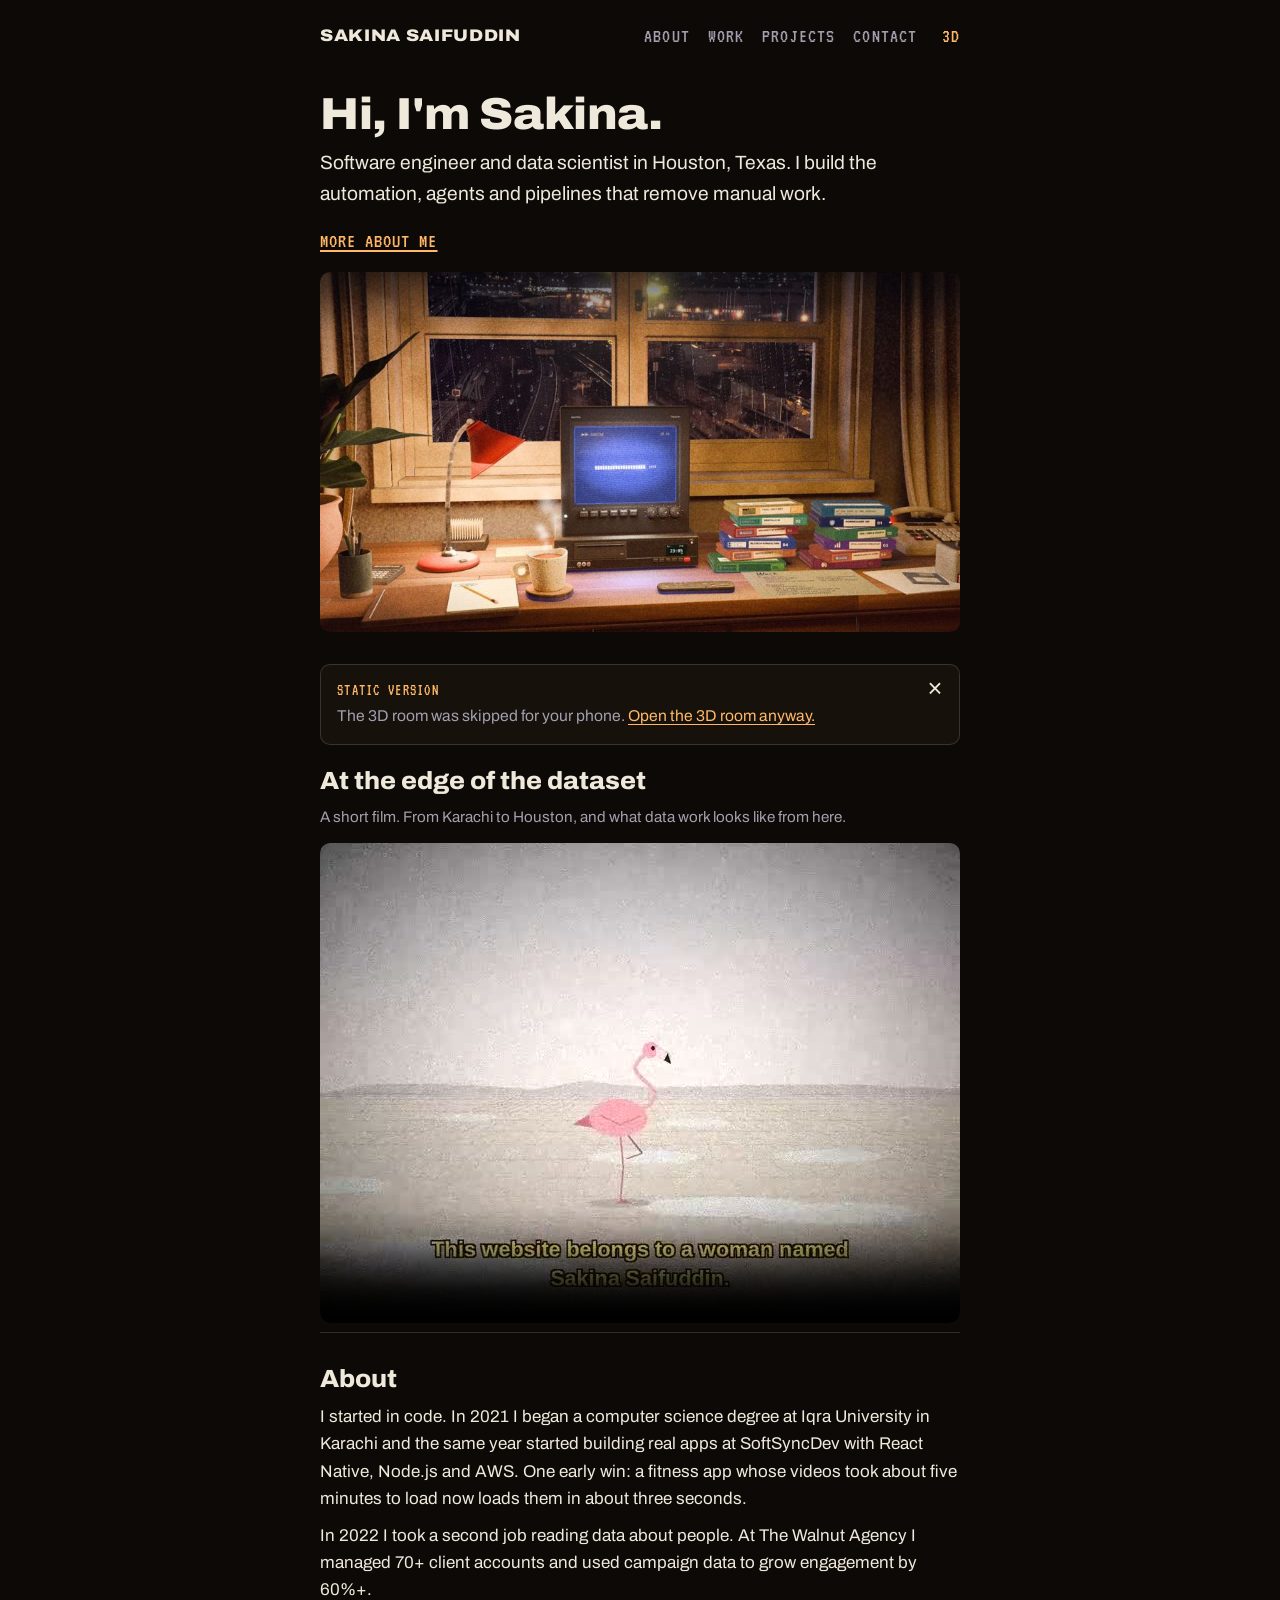
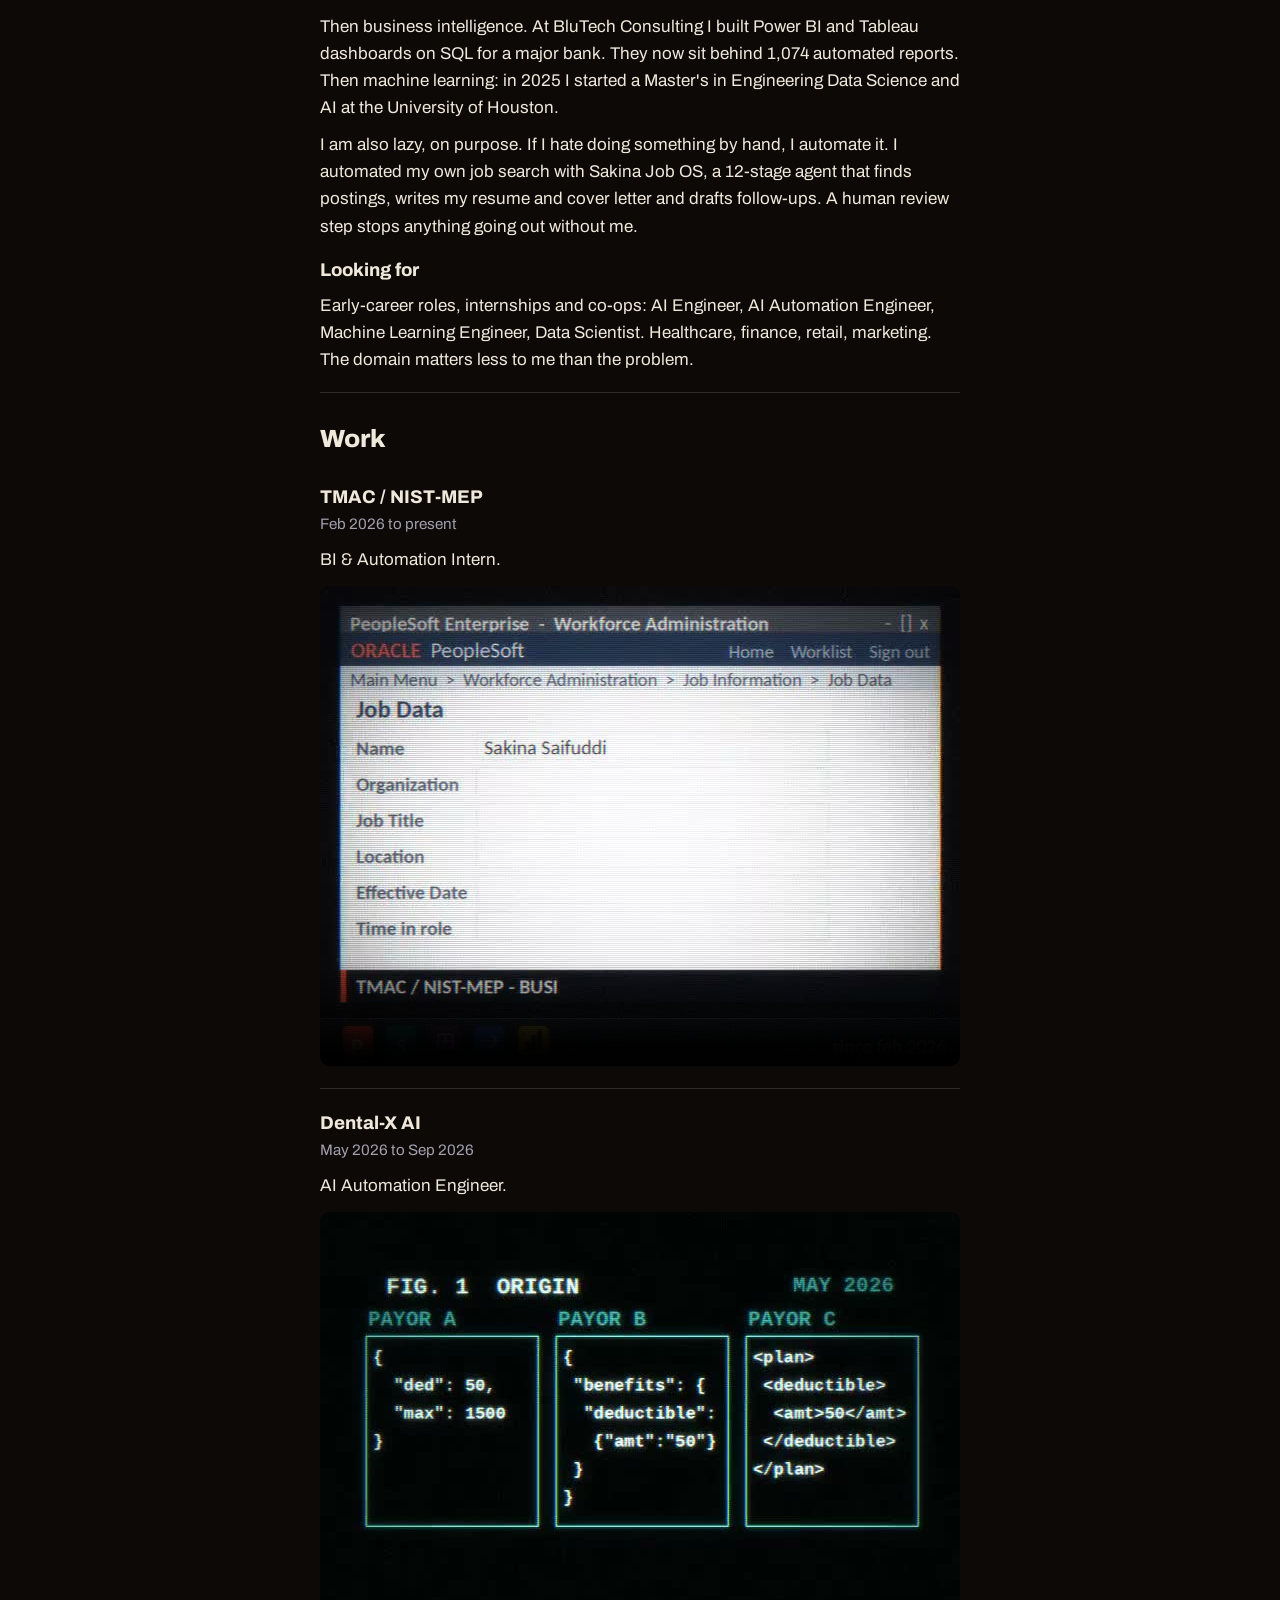
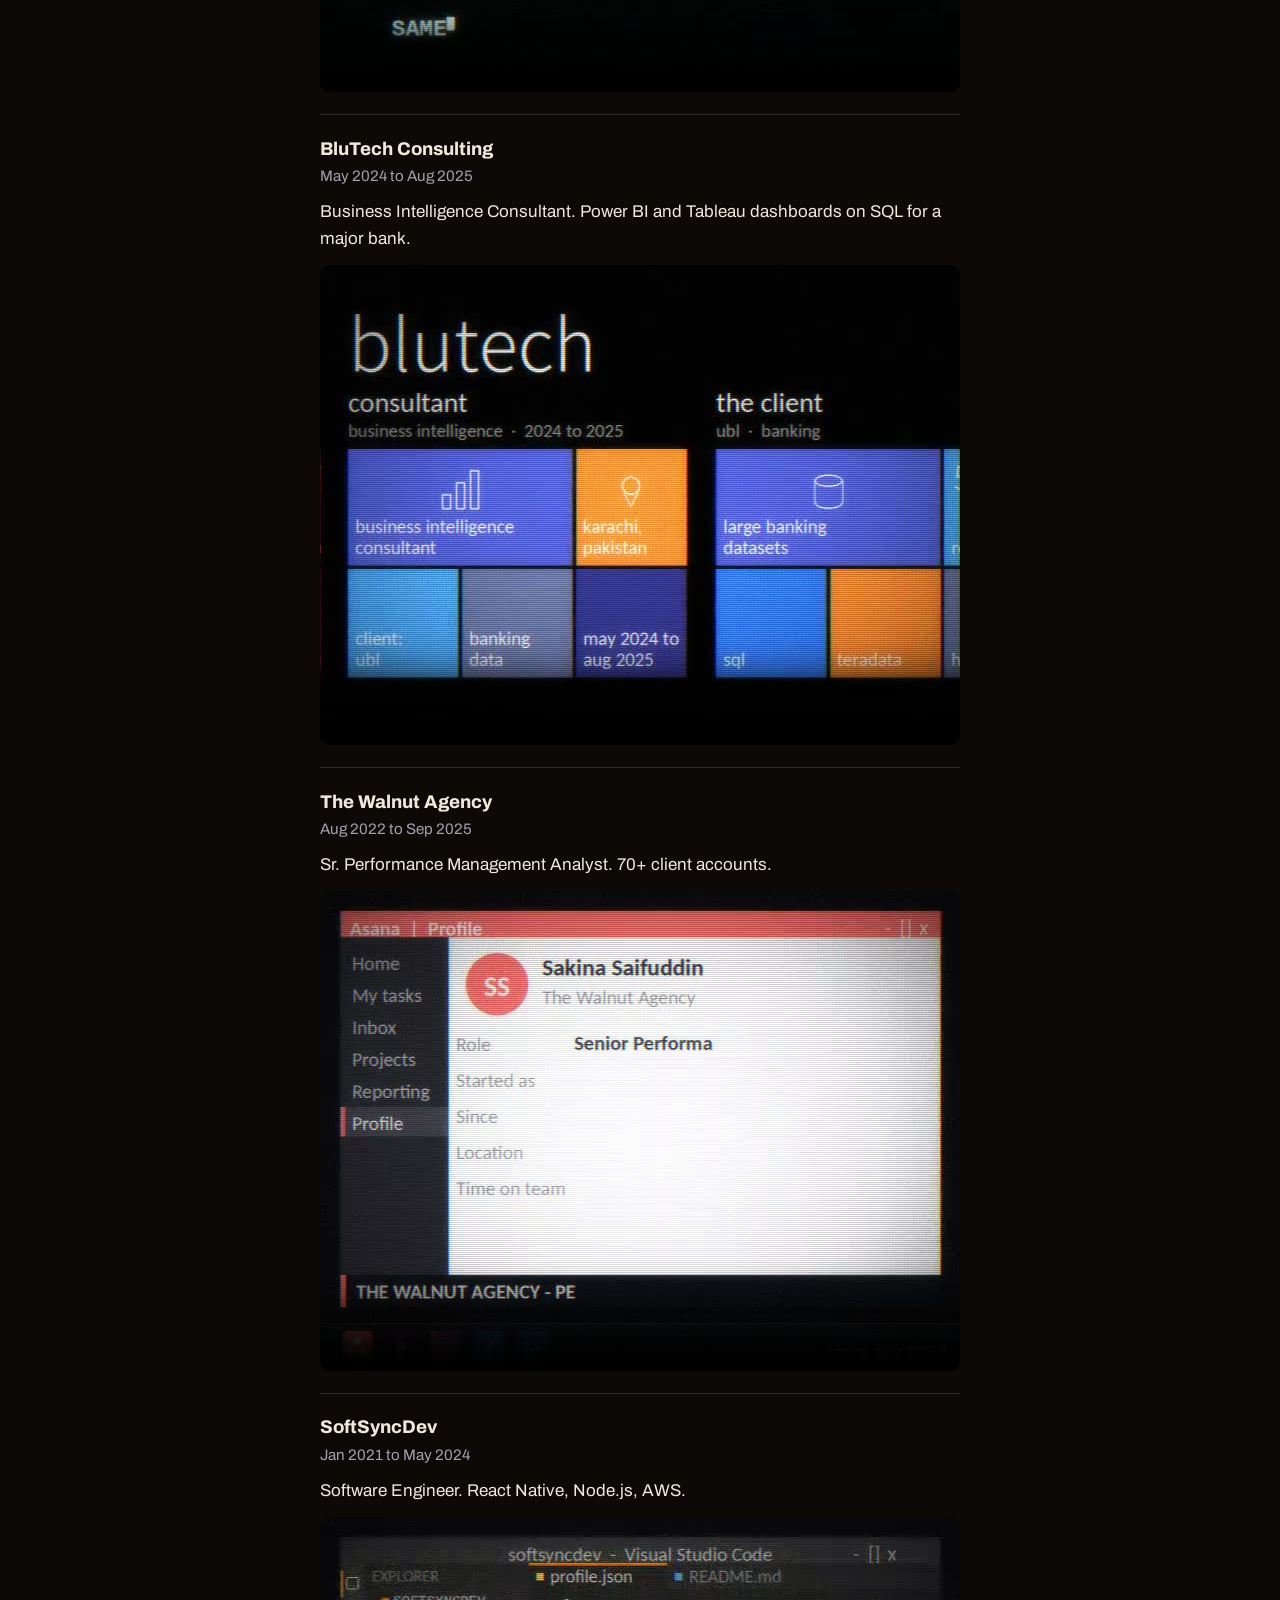
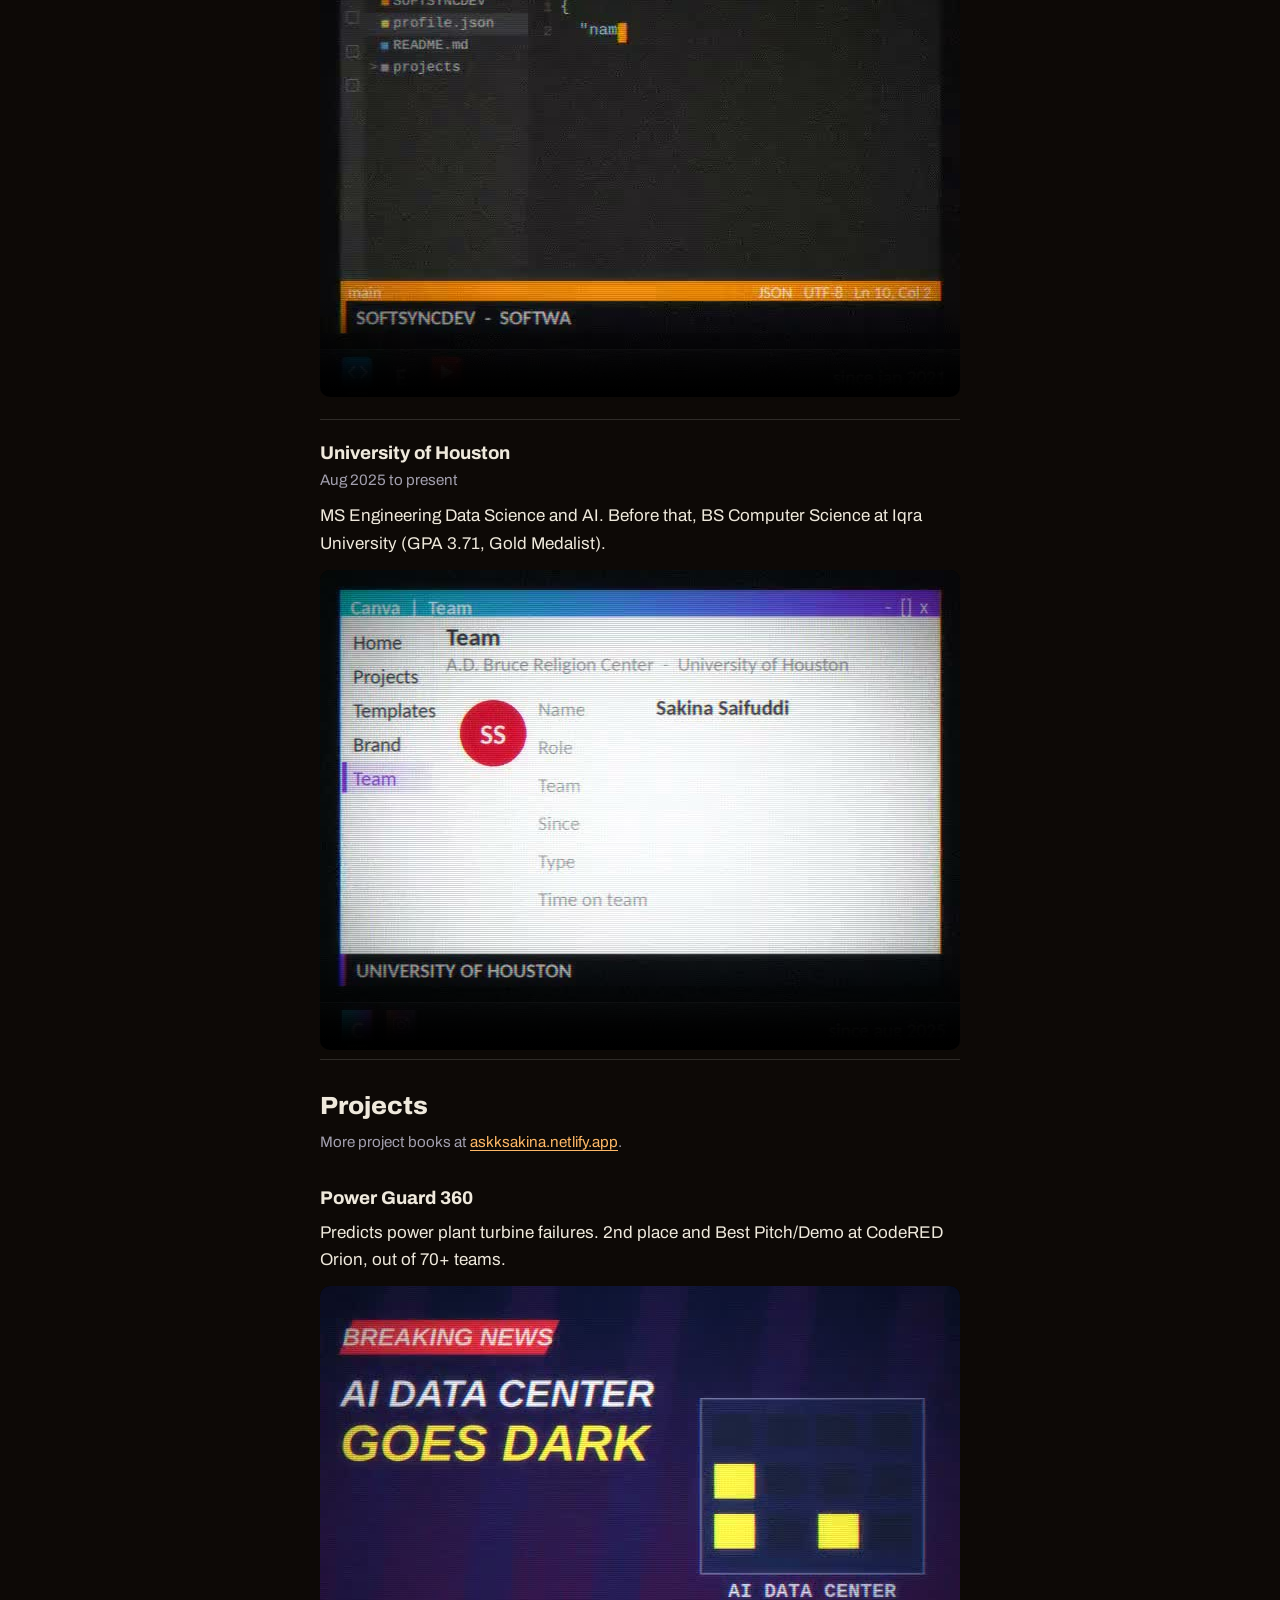
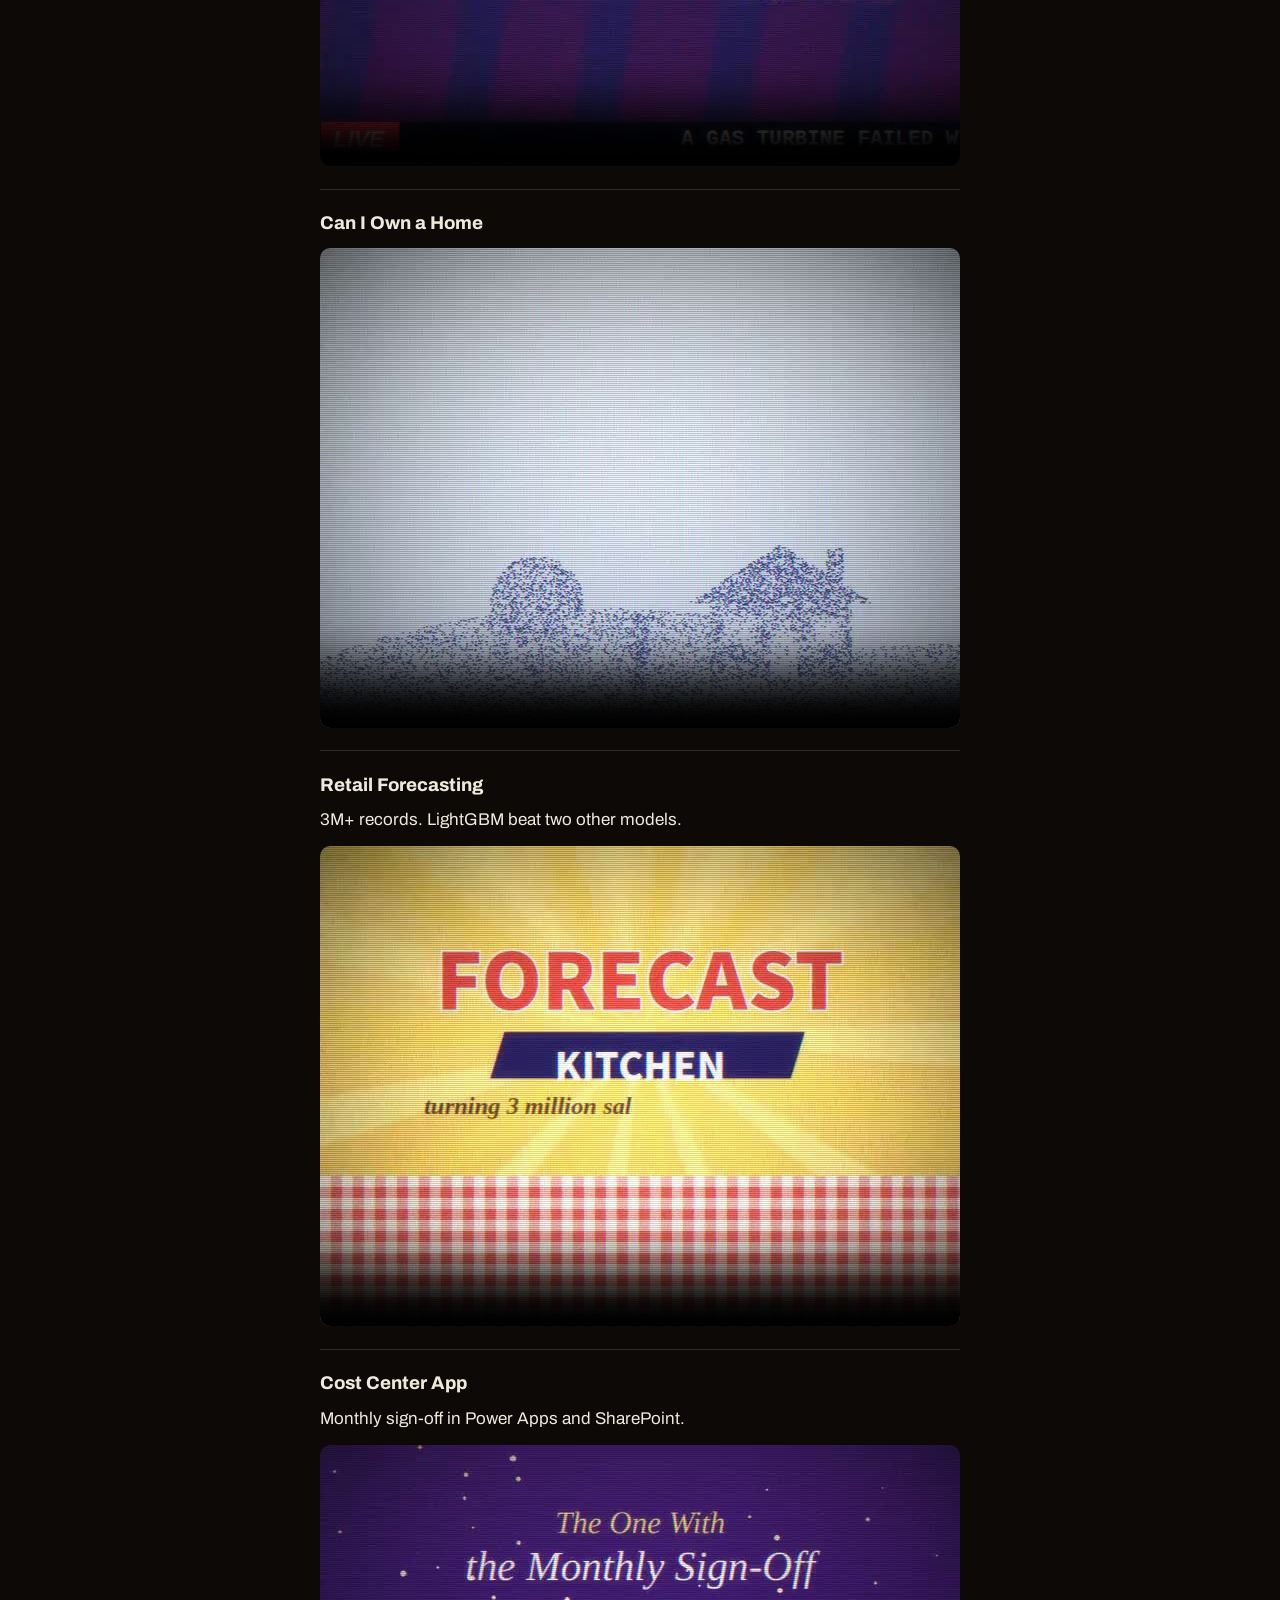
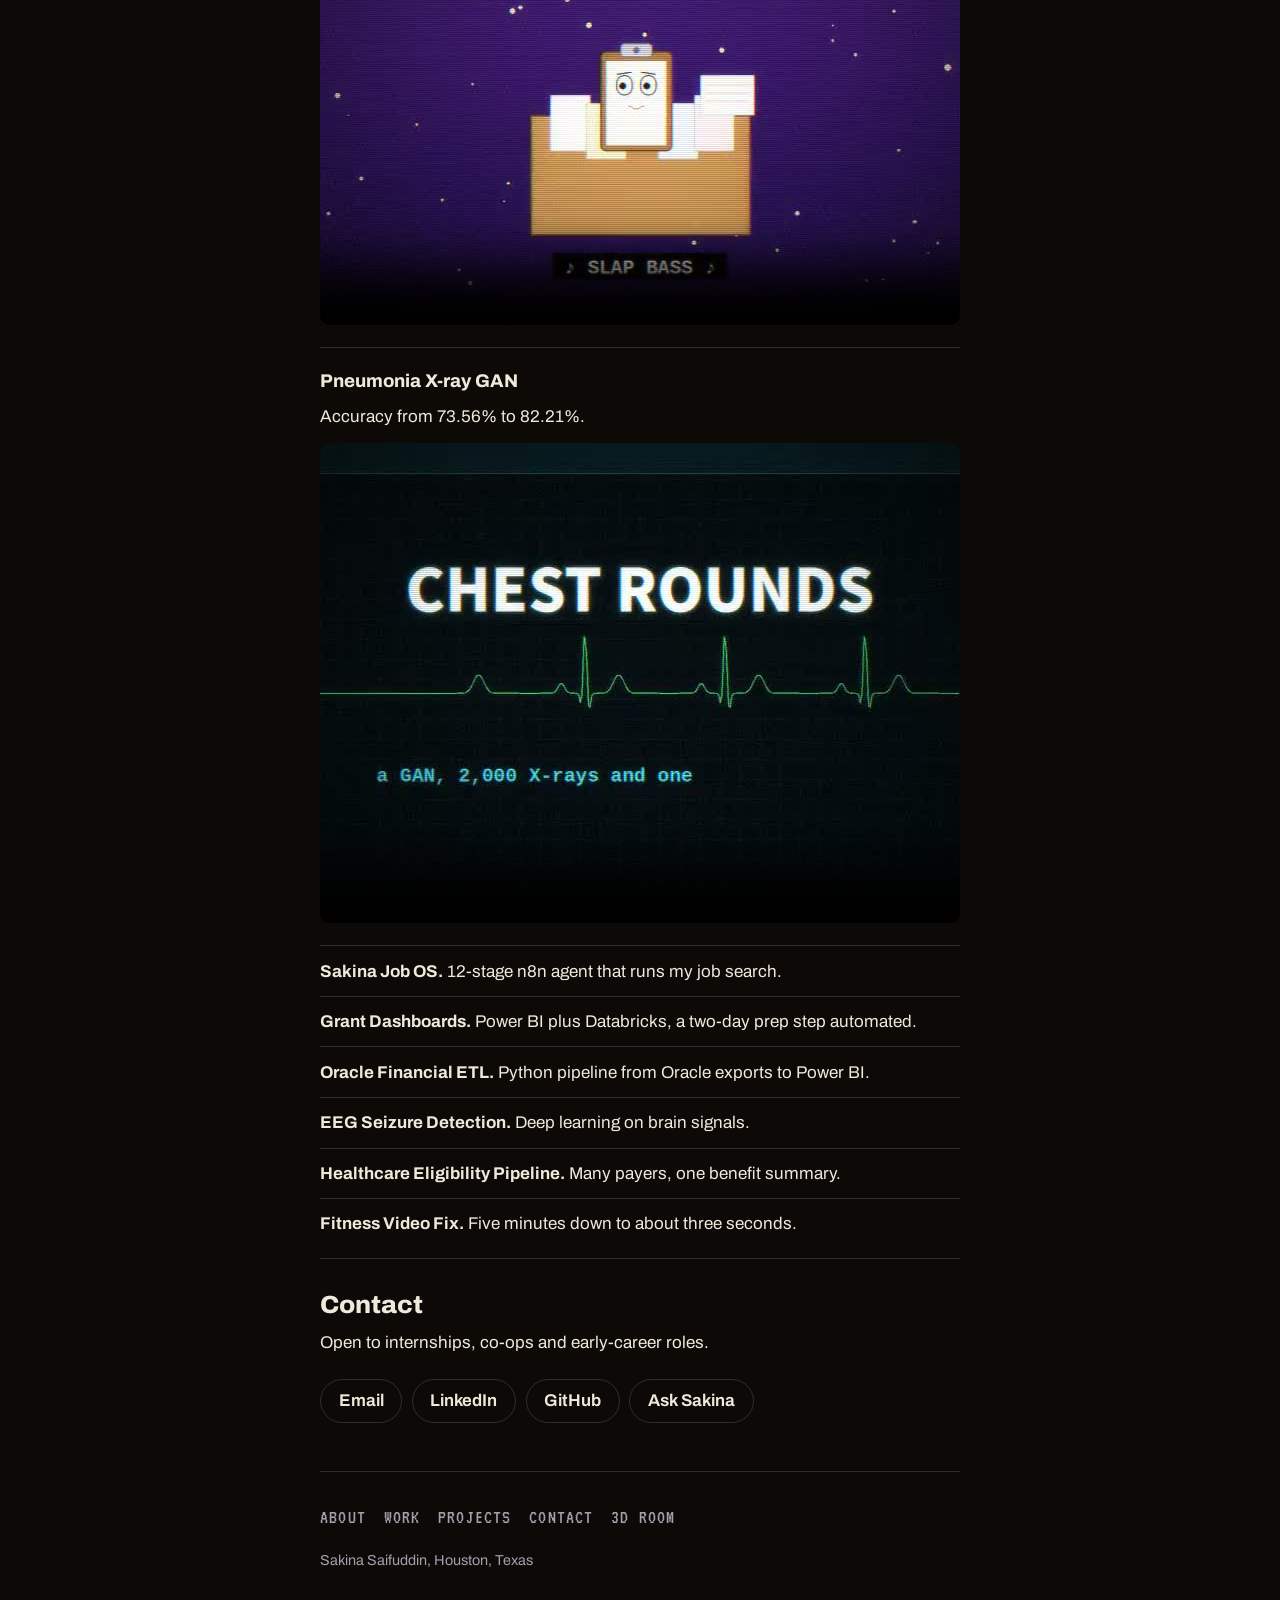
==== web/mobile.html @ 3cbb77da "Add LO-FI switch dialog and static phone version, sharpen and de-grain CRT video" ====
<!doctype html>
<html lang="en">
<head>
<meta charset="utf-8">
<meta name="viewport" content="width=device-width, initial-scale=1, viewport-fit=cover">
<title>Sakina Saifuddin | Data Scientist</title>
<meta name="description" content="Software engineer and data scientist in Houston, Texas. Work, projects and films.">
<meta name="theme-color" content="#0d0906">
<link rel="preconnect" href="https://fonts.googleapis.com">
<link rel="preconnect" href="https://fonts.gstatic.com" crossorigin>
<link href="https://fonts.googleapis.com/css2?family=Archivo:wdth,wght@62..125,400..900&family=VT323&display=swap" rel="stylesheet">
<link rel="preload" as="image" href="crt-still-m.jpg">
<link rel="stylesheet" href="mobile.css?v=1">
</head>
<body>
<header class="top">
  <a class="name" href="mobile.html">SAKINA SAIFUDDIN</a>
  <nav aria-label="Main">
    <a href="#about">About</a>
    <a href="#work">Work</a>
    <a href="#projects">Projects</a>
    <a href="#contact">Contact</a>
    <a class="hifi" href="index.html?3d=1" title="Open the 3D room">3D</a>
  </nav>
</header>

<main>
  <section class="hero">
    <h1>Hi, I'm Sakina.</h1>
    <p class="lede">Software engineer and data scientist in Houston, Texas. I build the automation, agents and pipelines that remove manual work.</p>
    <p><a class="more" href="#about">More about me</a></p>
    <img class="still" src="crt-still-m.jpg" width="900" height="506" alt="A desk at night with a small TV, a tape recorder, a row of video tapes, a red lamp and a plant by a rainy window.">
  </section>

  <aside class="notice" id="notice" role="note">
    <button type="button" class="x" id="notice-x" aria-label="Dismiss">&times;</button>
    <h2>Static version</h2>
    <p>The 3D room was skipped for your phone. <a href="index.html?3d=1">Open the 3D room anyway.</a></p>
  </aside>

  <section class="film-block">
    <h2>At the edge of the dataset</h2>
    <p class="meta">A short film. From Karachi to Houston, and what data work looks like from here.</p>
    <video controls playsinline preload="none" poster="videos/posters/intro.jpg" src="videos/intro.mp4" width="640" height="480"></video>
  </section>

  <section id="about">
    <h2>About</h2>
    <p>I started in code. In 2021 I began a computer science degree at Iqra University in Karachi and the same year started building real apps at SoftSyncDev with React Native, Node.js and AWS. One early win: a fitness app whose videos took about five minutes to load now loads them in about three seconds.</p>
    <p>In 2022 I took a second job reading data about people. At The Walnut Agency I managed 70+ client accounts and used campaign data to grow engagement by 60%+.</p>
    <p>Then business intelligence. At BluTech Consulting I built Power BI and Tableau dashboards on SQL for a major bank. They now sit behind 1,074 automated reports. Then machine learning: in 2025 I started a Master's in Engineering Data Science and AI at the University of Houston.</p>
    <p>I am also lazy, on purpose. If I hate doing something by hand, I automate it. I automated my own job search with Sakina Job OS, a 12-stage agent that finds postings, writes my resume and cover letter and drafts follow-ups. A human review step stops anything going out without me.</p>
    <h3>Looking for</h3>
    <p>Early-career roles, internships and co-ops: AI Engineer, AI Automation Engineer, Machine Learning Engineer, Data Scientist. Healthcare, finance, retail, marketing. The domain matters less to me than the problem.</p>
  </section>

  <section id="work">
    <h2>Work</h2>
    <article class="card">
      <h3>TMAC / NIST-MEP</h3>
      <p class="meta">Feb 2026 to present</p>
      <p>BI &amp; Automation Intern.</p>
      <video controls playsinline preload="none" poster="videos/posters/tmac.jpg" src="videos/tmac.mp4" width="640" height="480"></video>
    </article>
    <article class="card">
      <h3>Dental-X AI</h3>
      <p class="meta">May 2026 to Sep 2026</p>
      <p>AI Automation Engineer.</p>
      <video controls playsinline preload="none" poster="videos/posters/dentalx.jpg" src="videos/dentalx.mp4" width="640" height="480"></video>
    </article>
    <article class="card">
      <h3>BluTech Consulting</h3>
      <p class="meta">May 2024 to Aug 2025</p>
      <p>Business Intelligence Consultant. Power BI and Tableau dashboards on SQL for a major bank.</p>
      <video controls playsinline preload="none" poster="videos/posters/blutech.jpg" src="videos/blutech.mp4" width="640" height="480"></video>
    </article>
    <article class="card">
      <h3>The Walnut Agency</h3>
      <p class="meta">Aug 2022 to Sep 2025</p>
      <p>Sr. Performance Management Analyst. 70+ client accounts.</p>
      <video controls playsinline preload="none" poster="videos/posters/walnut.jpg" src="videos/walnut.mp4" width="640" height="480"></video>
    </article>
    <article class="card">
      <h3>SoftSyncDev</h3>
      <p class="meta">Jan 2021 to May 2024</p>
      <p>Software Engineer. React Native, Node.js, AWS.</p>
      <video controls playsinline preload="none" poster="videos/posters/softsync.jpg" src="videos/softsync.mp4" width="640" height="480"></video>
    </article>
    <article class="card">
      <h3>University of Houston</h3>
      <p class="meta">Aug 2025 to present</p>
      <p>MS Engineering Data Science and AI. Before that, BS Computer Science at Iqra University (GPA 3.71, Gold Medalist).</p>
      <video controls playsinline preload="none" poster="videos/posters/uh.jpg" src="videos/uh.mp4" width="640" height="480"></video>
    </article>
  </section>

  <section id="projects">
    <h2>Projects</h2>
    <p class="meta">More project books at <a href="https://askksakina.netlify.app">askksakina.netlify.app</a>.</p>
    <article class="card">
      <h3>Power Guard 360</h3>
      <p>Predicts power plant turbine failures. 2nd place and Best Pitch/Demo at CodeRED Orion, out of 70+ teams.</p>
      <video controls playsinline preload="none" poster="videos/posters/powerguard.jpg" src="videos/powerguard.mp4" width="640" height="480"></video>
    </article>
    <article class="card">
      <h3>Can I Own a Home</h3>
      <video controls playsinline preload="none" poster="videos/posters/cio.jpg" src="videos/cio.mp4" width="640" height="480"></video>
    </article>
    <article class="card">
      <h3>Retail Forecasting</h3>
      <p>3M+ records. LightGBM beat two other models.</p>
      <video controls playsinline preload="none" poster="videos/posters/forecast-kitchen.jpg" src="videos/forecast-kitchen.mp4" width="640" height="480"></video>
    </article>
    <article class="card">
      <h3>Cost Center App</h3>
      <p>Monthly sign-off in Power Apps and SharePoint.</p>
      <video controls playsinline preload="none" poster="videos/posters/cost-center.jpg" src="videos/cost-center.mp4" width="640" height="480"></video>
    </article>
    <article class="card">
      <h3>Pneumonia X-ray GAN</h3>
      <p>Accuracy from 73.56% to 82.21%.</p>
      <video controls playsinline preload="none" poster="videos/posters/gan.jpg" src="videos/gan.mp4" width="640" height="480"></video>
    </article>
    <ul class="plain">
      <li><strong>Sakina Job OS.</strong> 12-stage n8n agent that runs my job search.</li>
      <li><strong>Grant Dashboards.</strong> Power BI plus Databricks, a two-day prep step automated.</li>
      <li><strong>Oracle Financial ETL.</strong> Python pipeline from Oracle exports to Power BI.</li>
      <li><strong>EEG Seizure Detection.</strong> Deep learning on brain signals.</li>
      <li><strong>Healthcare Eligibility Pipeline.</strong> Many payers, one benefit summary.</li>
      <li><strong>Fitness Video Fix.</strong> Five minutes down to about three seconds.</li>
    </ul>
  </section>

  <section id="contact">
    <h2>Contact</h2>
    <p>Open to internships, co-ops and early-career roles.</p>
    <ul class="links">
      <li><a href="mailto:sakinasaifee006@gmail.com">Email</a></li>
      <li><a href="https://www.linkedin.com/in/sakinasaifuddin/" rel="noopener">LinkedIn</a></li>
      <li><a href="https://github.com/sakina-saifuddin" rel="noopener">GitHub</a></li>
      <li><a href="https://askksakina.netlify.app" rel="noopener">Ask Sakina</a></li>
    </ul>
  </section>
</main>

<footer>
  <nav aria-label="Footer">
    <a href="#about">About</a>
    <a href="#work">Work</a>
    <a href="#projects">Projects</a>
    <a href="#contact">Contact</a>
    <a href="index.html?3d=1" title="Open the 3D room">3D room</a>
  </nav>
  <p>Sakina Saifuddin, Houston, Texas</p>
</footer>
<script src="mobile.js?v=1"></script>
</body>
</html>
---- web/mobile.css ----
:root{--bg:#0d0906;--ink:#efe9dc;--muted:#a29fae;--accent:#ffb867;--line:rgba(255,255,255,.14);--card:#17110c;--display:"Archivo","Arial Narrow",system-ui,sans-serif;--mono:"VT323",ui-monospace,"Courier New",monospace}
*{box-sizing:border-box}
html{-webkit-text-size-adjust:100%;scroll-behavior:smooth;scroll-padding-top:4.5rem}
body{margin:0;background:var(--bg);color:var(--ink);font:400 1.0625rem/1.6 var(--display);overflow-x:hidden;padding:0 max(18px,env(safe-area-inset-right)) 0 max(18px,env(safe-area-inset-left))}
a{color:var(--accent);text-underline-offset:3px}
.top,main,footer{max-width:640px;margin:0 auto}
.top{display:flex;flex-direction:column;gap:.35rem;padding:calc(14px + env(safe-area-inset-top)) 0 10px}
.name{color:var(--ink);text-decoration:none;font-weight:850;font-stretch:112%;letter-spacing:.04em;font-size:1.05rem}
.top nav,footer nav{display:flex;flex-wrap:wrap;gap:0 1.1rem;font-family:var(--mono);font-size:1.25rem;letter-spacing:.06em;text-transform:uppercase}
.top nav a,footer nav a{color:var(--muted);text-decoration:none;padding:.4rem 0;min-height:44px;display:inline-flex;align-items:center}
.top nav a:hover,footer nav a:hover,.top nav a:focus-visible{color:var(--ink)}
.top nav .hifi{color:var(--accent);margin-left:auto}
h1{font-weight:850;font-stretch:108%;font-size:clamp(2.1rem,9vw,2.8rem);line-height:1.05;margin:1.4rem 0 .6rem;letter-spacing:-.01em}
h2{font-weight:800;font-stretch:104%;font-size:1.55rem;margin:0 0 .6rem;line-height:1.15}
h3{font-weight:750;font-size:1.15rem;margin:1.2rem 0 .2rem;line-height:1.25}
p{margin:.6rem 0}
.lede{font-size:1.2rem;color:var(--ink)}
.more{display:inline-flex;min-height:44px;align-items:center;font-family:var(--mono);font-size:1.3rem;letter-spacing:.05em;text-transform:uppercase}
.still{display:block;width:100%;height:auto;border-radius:10px;margin:.6rem 0 0;background:#1a120b}
.notice{position:relative;margin:1.4rem 0;padding:1rem 3rem 1rem 1rem;border:1px solid var(--line);border-radius:10px;background:var(--card)}
.notice h2{font-size:1rem;font-family:var(--mono);font-weight:400;letter-spacing:.08em;text-transform:uppercase;color:var(--accent);margin:0 0 .2rem}
.notice p{margin:0;font-size:.98rem;color:var(--muted)}
.notice .x{position:absolute;top:2px;right:2px;width:44px;height:44px;border:0;background:none;color:var(--ink);font-size:1.6rem;line-height:1;cursor:pointer}
.notice[hidden]{display:none}
section{padding:2rem 0 .6rem;border-top:1px solid var(--line)}
.hero{border-top:0;padding-top:0}
.film-block{border-top:0;padding-top:0}
.meta{color:var(--muted);font-size:.95rem;margin:.1rem 0 .4rem}
.card{margin:1.4rem 0 0;padding-top:.2rem}
.card+.card{border-top:1px solid var(--line);padding-top:1rem}
.card h3{margin-top:.4rem}
video{display:block;width:100%;height:auto;aspect-ratio:4/3;margin:.8rem 0 0;border-radius:10px;background:#000}
.plain,.links{list-style:none;padding:0;margin:1.4rem 0 0}
.plain li{padding:.7rem 0;border-top:1px solid var(--line)}
.links{display:flex;flex-wrap:wrap;gap:.6rem}
.links a{display:inline-flex;align-items:center;min-height:44px;padding:0 1.1rem;border:1px solid var(--line);border-radius:999px;text-decoration:none;color:var(--ink);font-weight:650}
.links a:active,.links a:hover{border-color:var(--accent);color:var(--accent)}
footer{margin-top:2.4rem;padding:1.4rem 0 calc(2rem + env(safe-area-inset-bottom));border-top:1px solid var(--line);color:var(--muted);font-size:.9rem}
a:focus-visible,button:focus-visible,video:focus-visible{outline:2px solid var(--accent);outline-offset:3px}
@media (min-width:480px){.top{flex-direction:row;align-items:center;justify-content:space-between}.top nav .hifi{margin-left:.4rem}}
@media (prefers-reduced-motion:reduce){html{scroll-behavior:auto}}
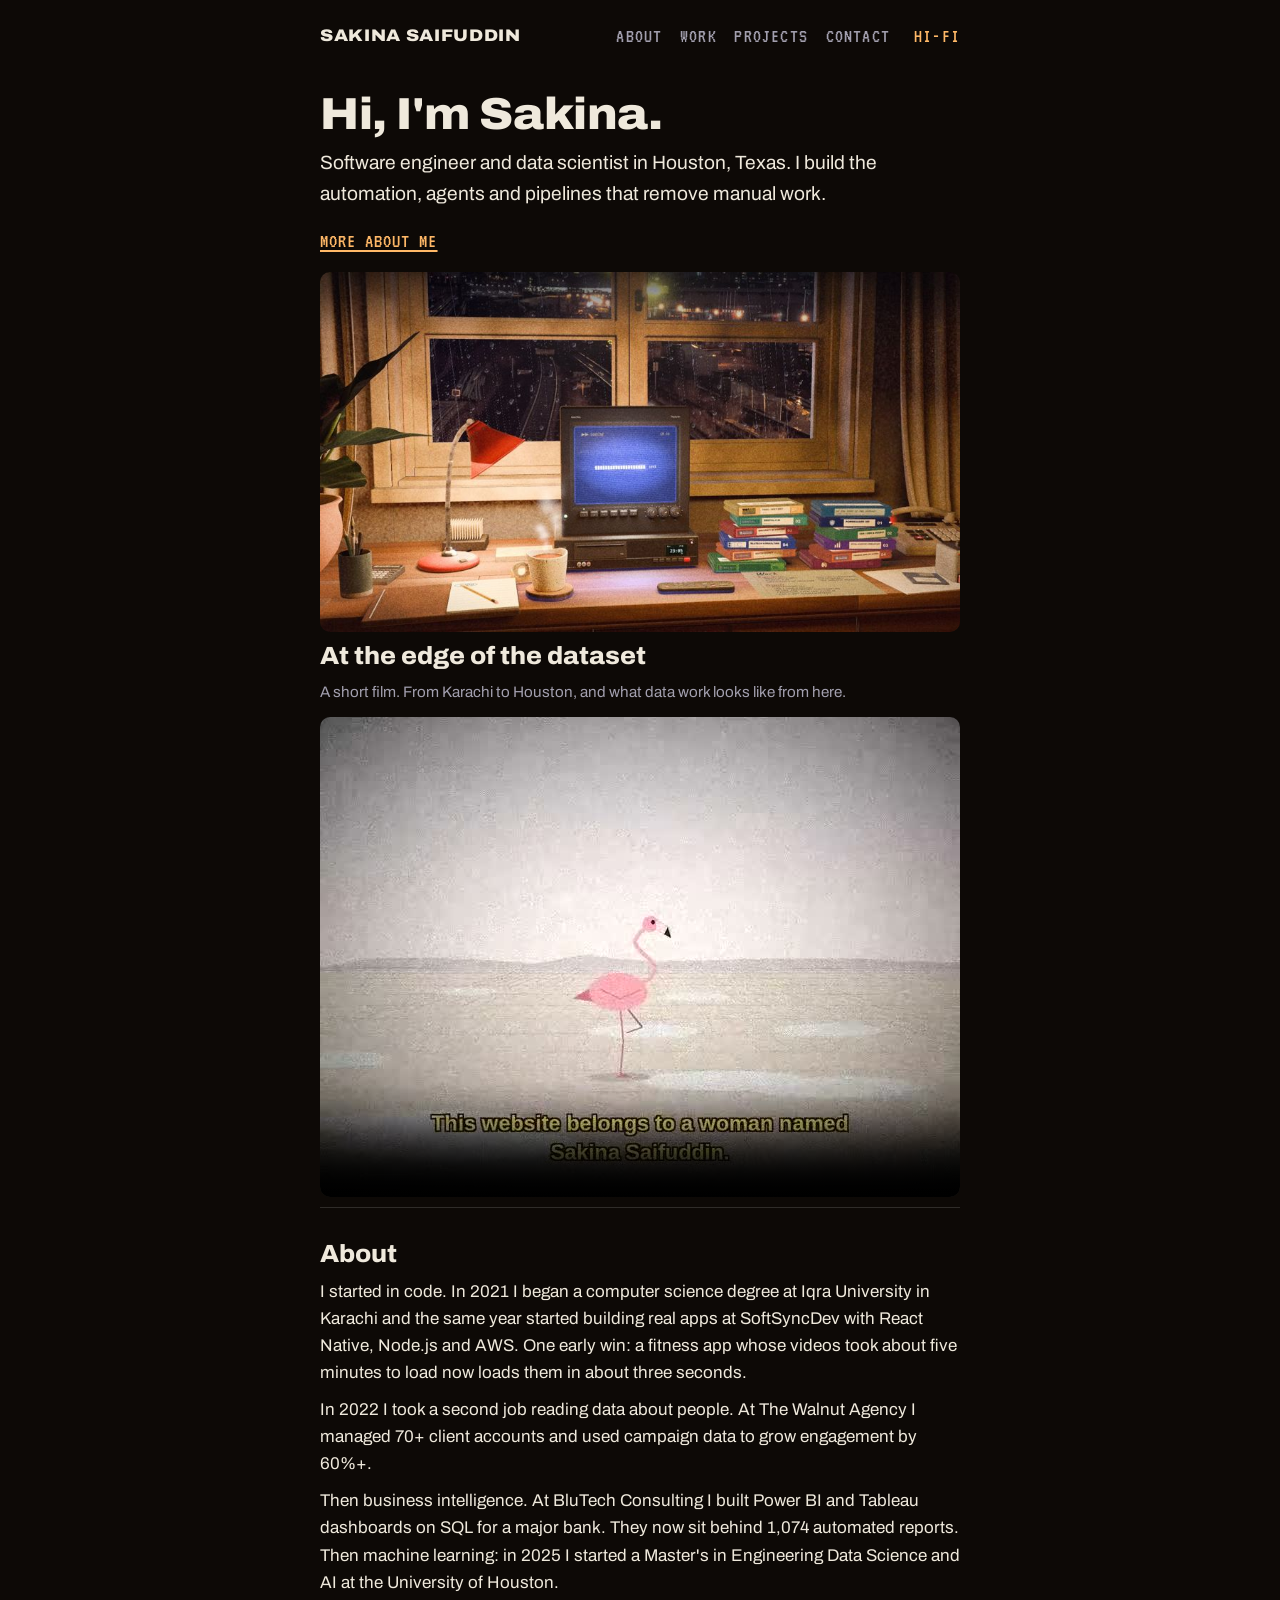
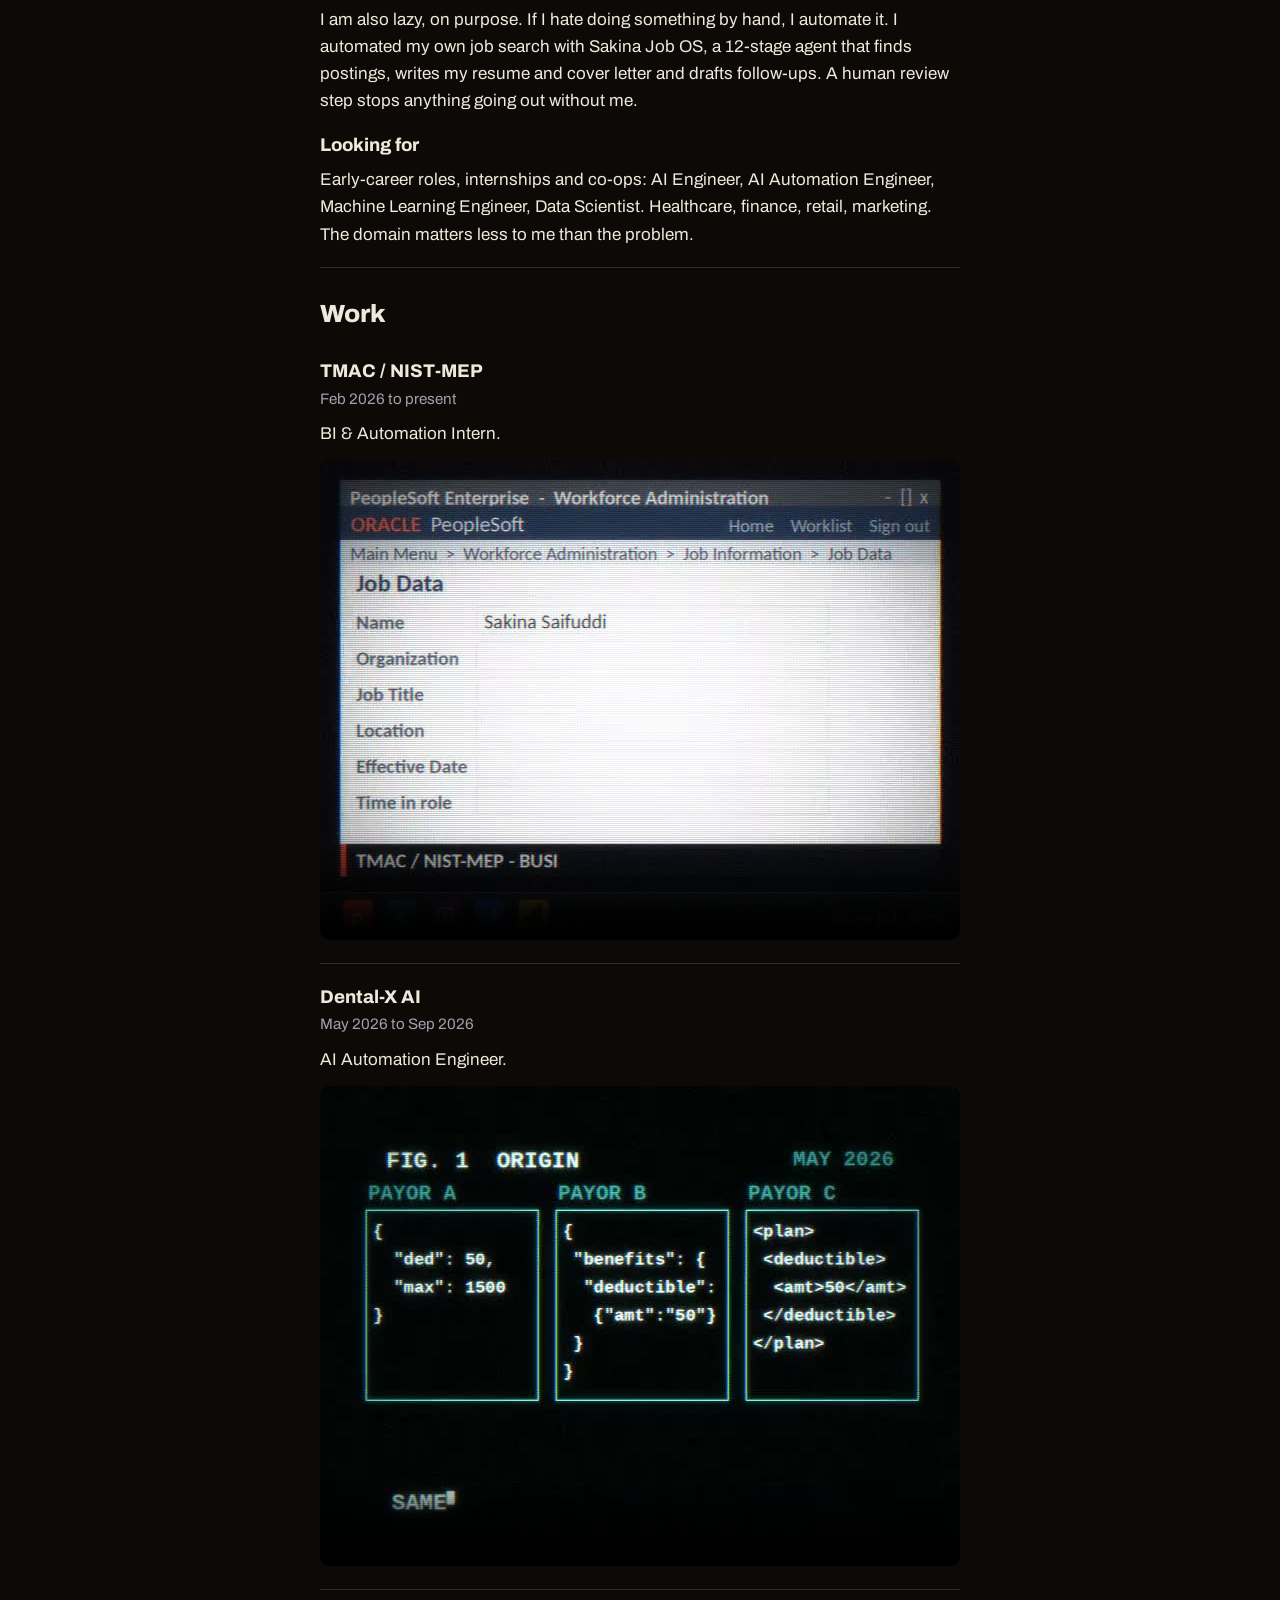
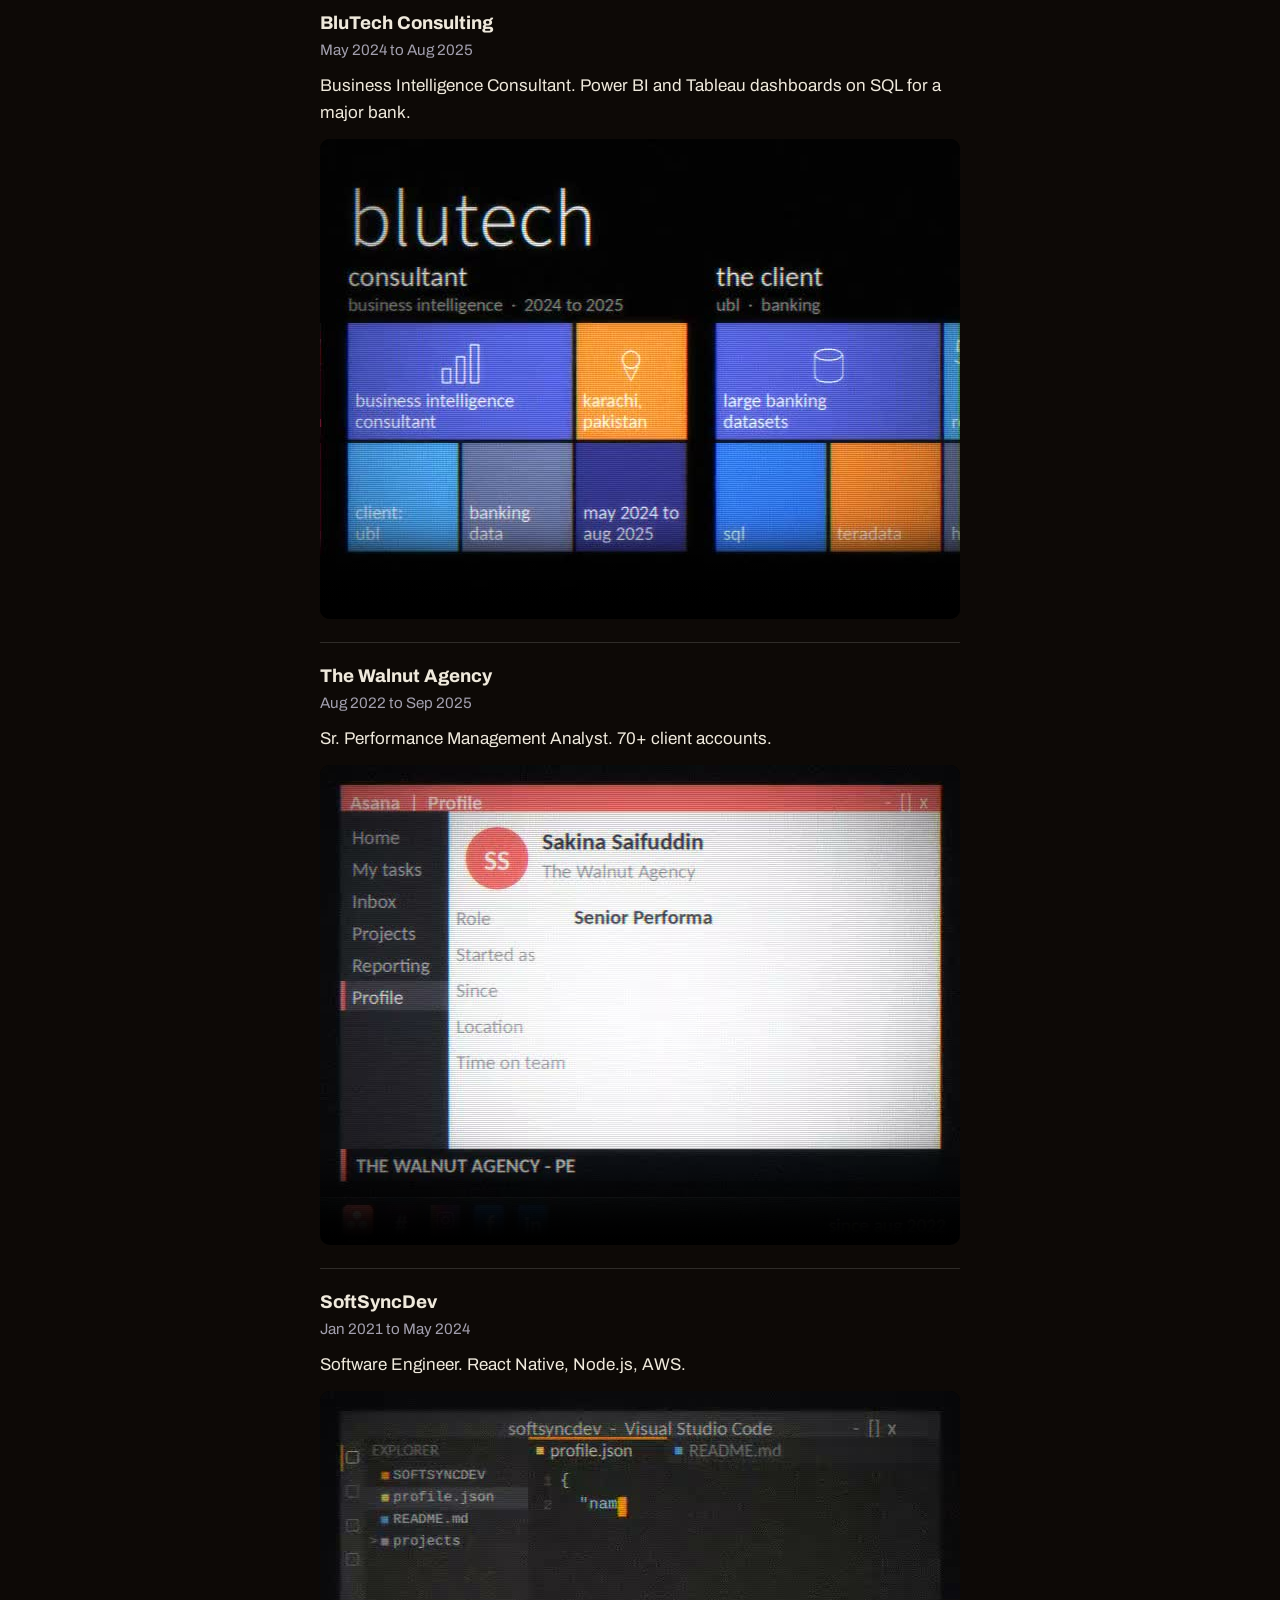
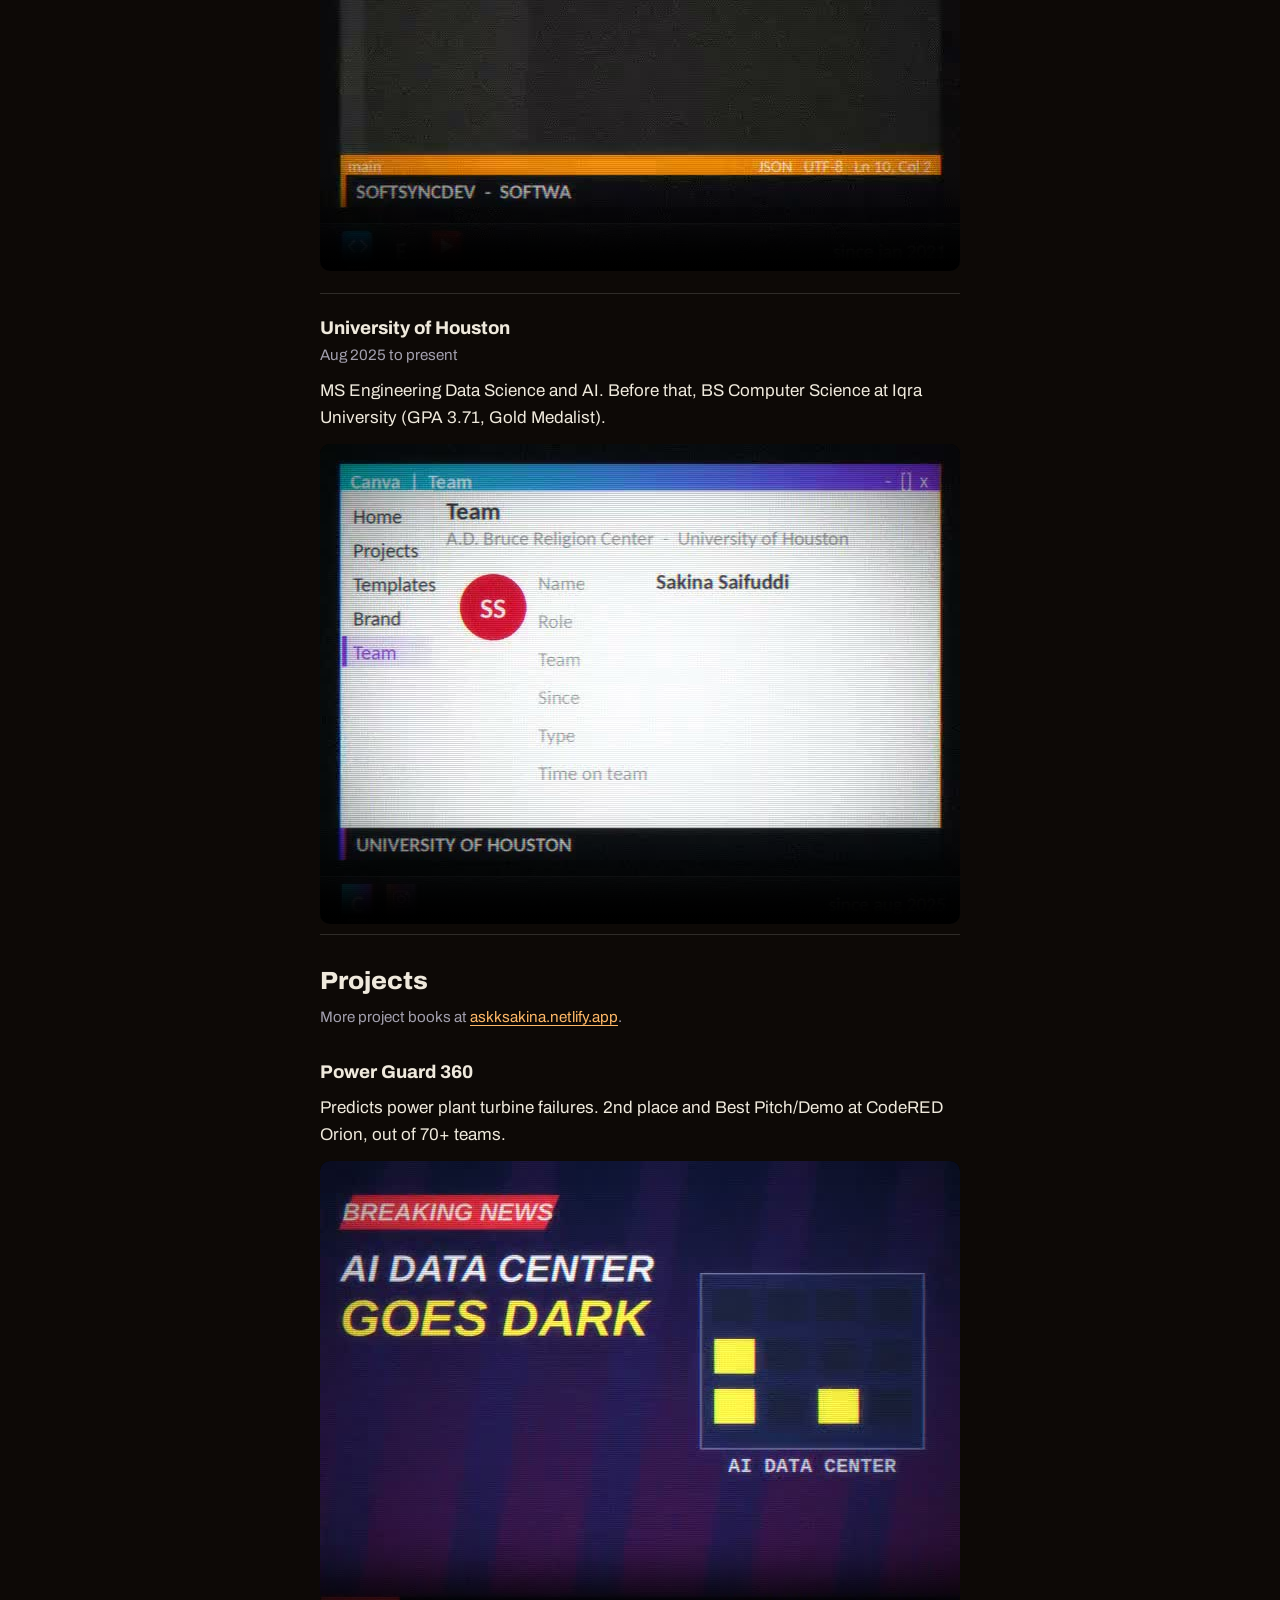
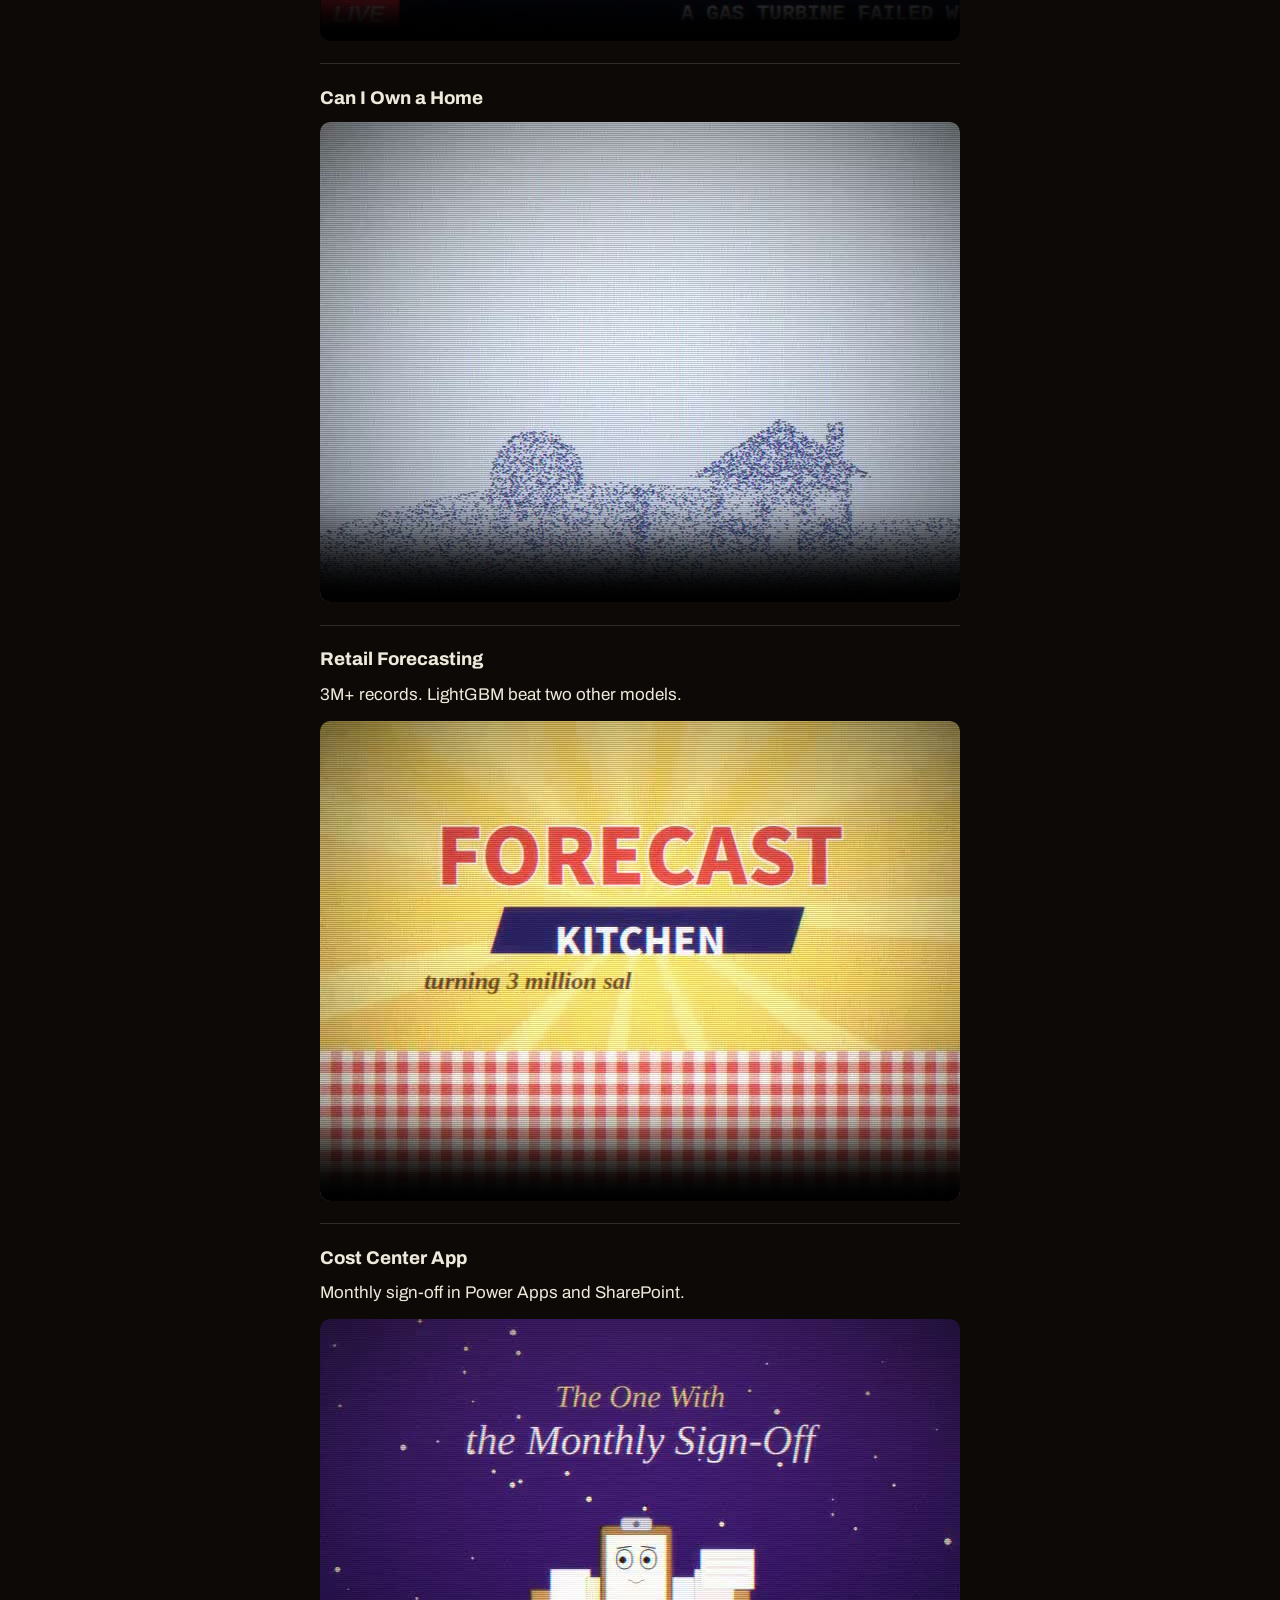
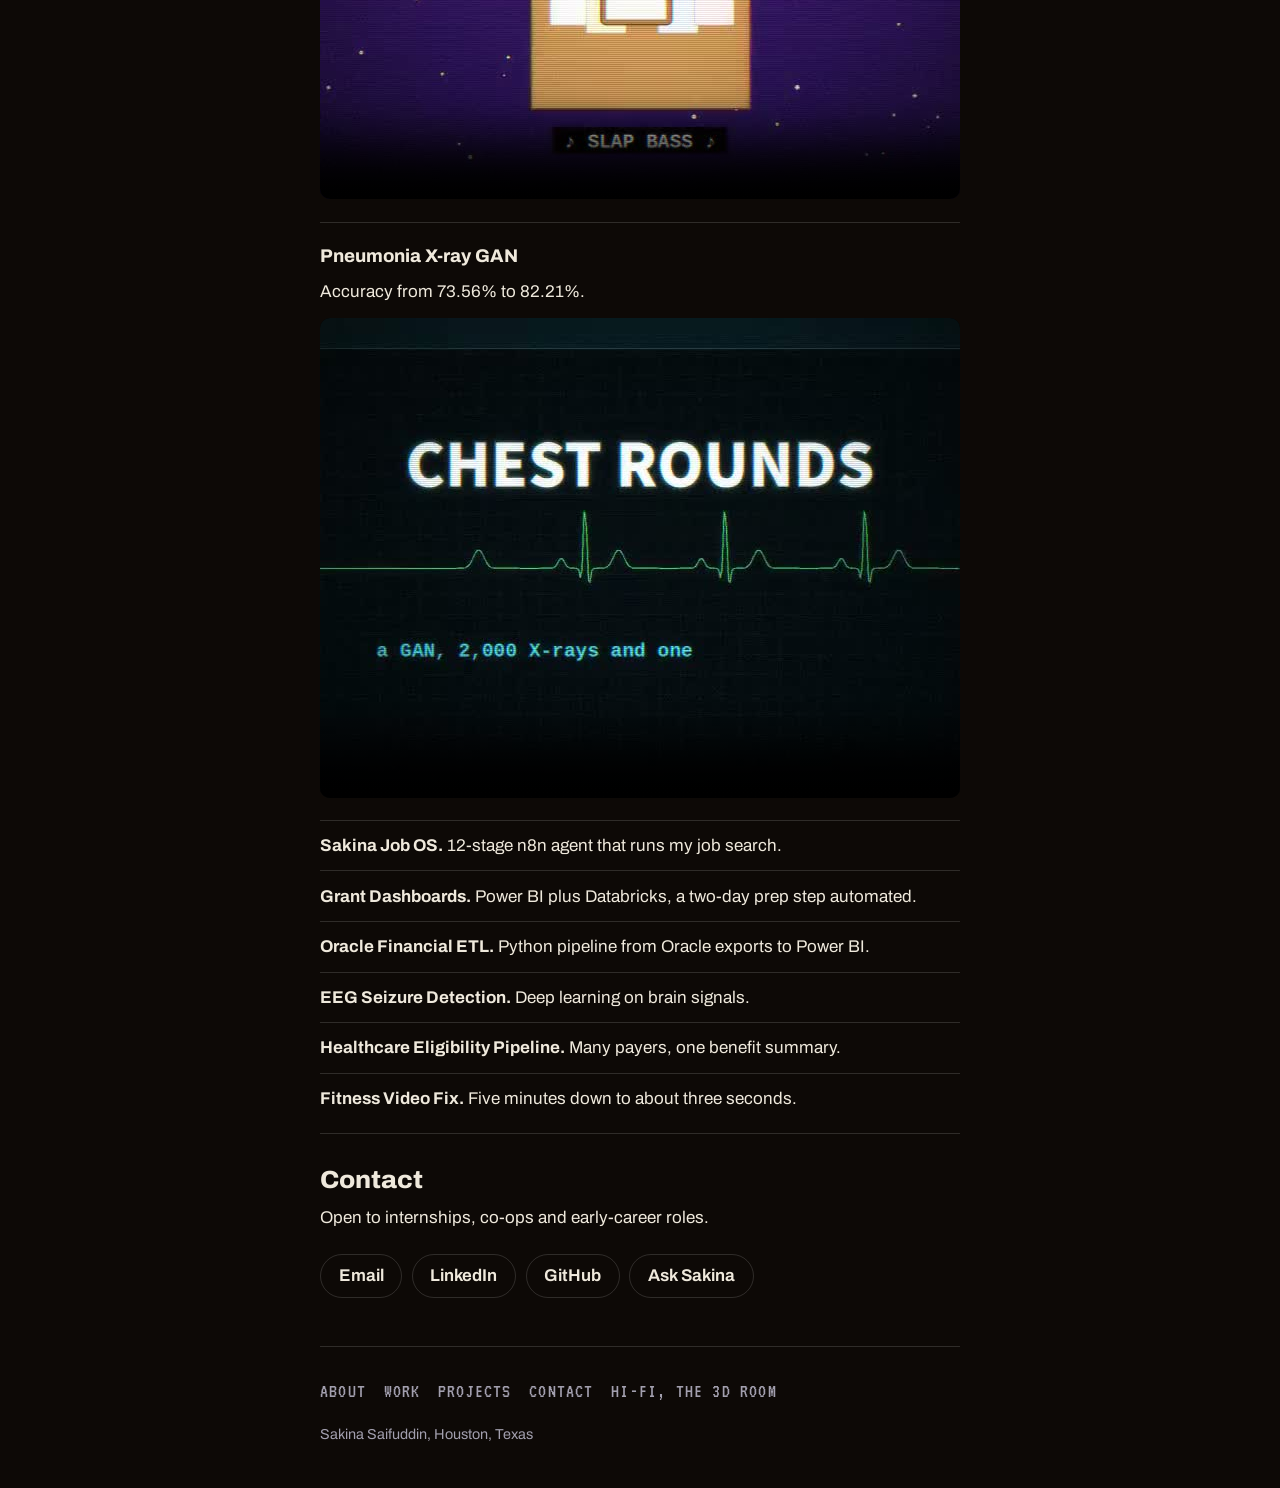
==== commit febaec58: "Phones get the 3D room with touch controls, LO-FI opens the plain page, HI-FI link back" ====
--- a/web/mobile.html
+++ b/web/mobile.html
@@ -10,7 +10,7 @@
 <link rel="preconnect" href="https://fonts.gstatic.com" crossorigin>
 <link href="https://fonts.googleapis.com/css2?family=Archivo:wdth,wght@62..125,400..900&family=VT323&display=swap" rel="stylesheet">
 <link rel="preload" as="image" href="crt-still-m.jpg">
-<link rel="stylesheet" href="mobile.css?v=1">
+<link rel="stylesheet" href="mobile.css?v=2">
 </head>
 <body>
 <header class="top">
@@ -20,7 +20,7 @@
     <a href="#work">Work</a>
     <a href="#projects">Projects</a>
     <a href="#contact">Contact</a>
-    <a class="hifi" href="index.html?3d=1" title="Open the 3D room">3D</a>
+    <a class="hifi" href="index.html" title="Back to the hi-fi version, the 3D room">HI-FI</a>
   </nav>
 </header>
 
@@ -31,12 +31,6 @@
     <p><a class="more" href="#about">More about me</a></p>
     <img class="still" src="crt-still-m.jpg" width="900" height="506" alt="A desk at night with a small TV, a tape recorder, a row of video tapes, a red lamp and a plant by a rainy window.">
   </section>
-
-  <aside class="notice" id="notice" role="note">
-    <button type="button" class="x" id="notice-x" aria-label="Dismiss">&times;</button>
-    <h2>Static version</h2>
-    <p>The 3D room was skipped for your phone. <a href="index.html?3d=1">Open the 3D room anyway.</a></p>
-  </aside>
 
   <section class="film-block">
     <h2>At the edge of the dataset</h2>
@@ -149,10 +143,10 @@
     <a href="#work">Work</a>
     <a href="#projects">Projects</a>
     <a href="#contact">Contact</a>
-    <a href="index.html?3d=1" title="Open the 3D room">3D room</a>
+    <a href="index.html" title="Back to the hi-fi version, the 3D room">Hi-fi, the 3D room</a>
   </nav>
   <p>Sakina Saifuddin, Houston, Texas</p>
 </footer>
-<script src="mobile.js?v=1"></script>
+<script src="mobile.js?v=2"></script>
 </body>
 </html>
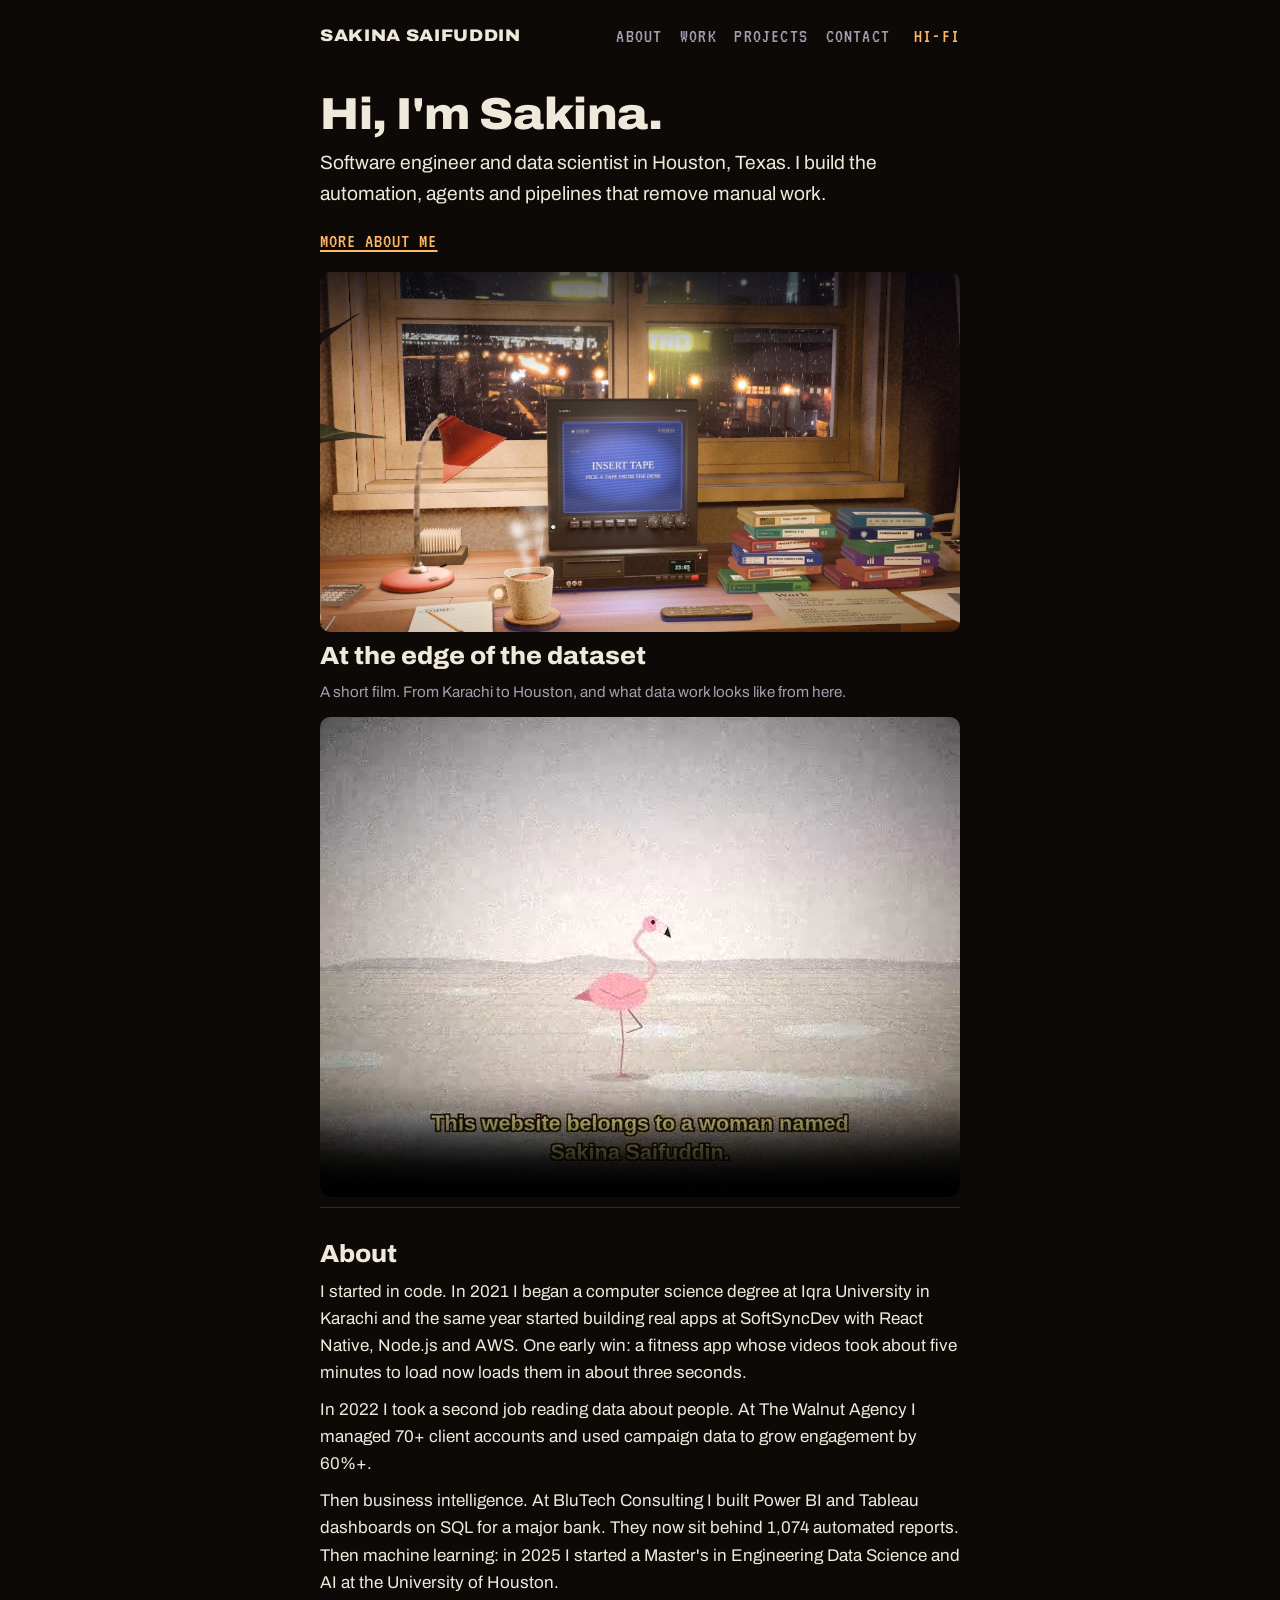
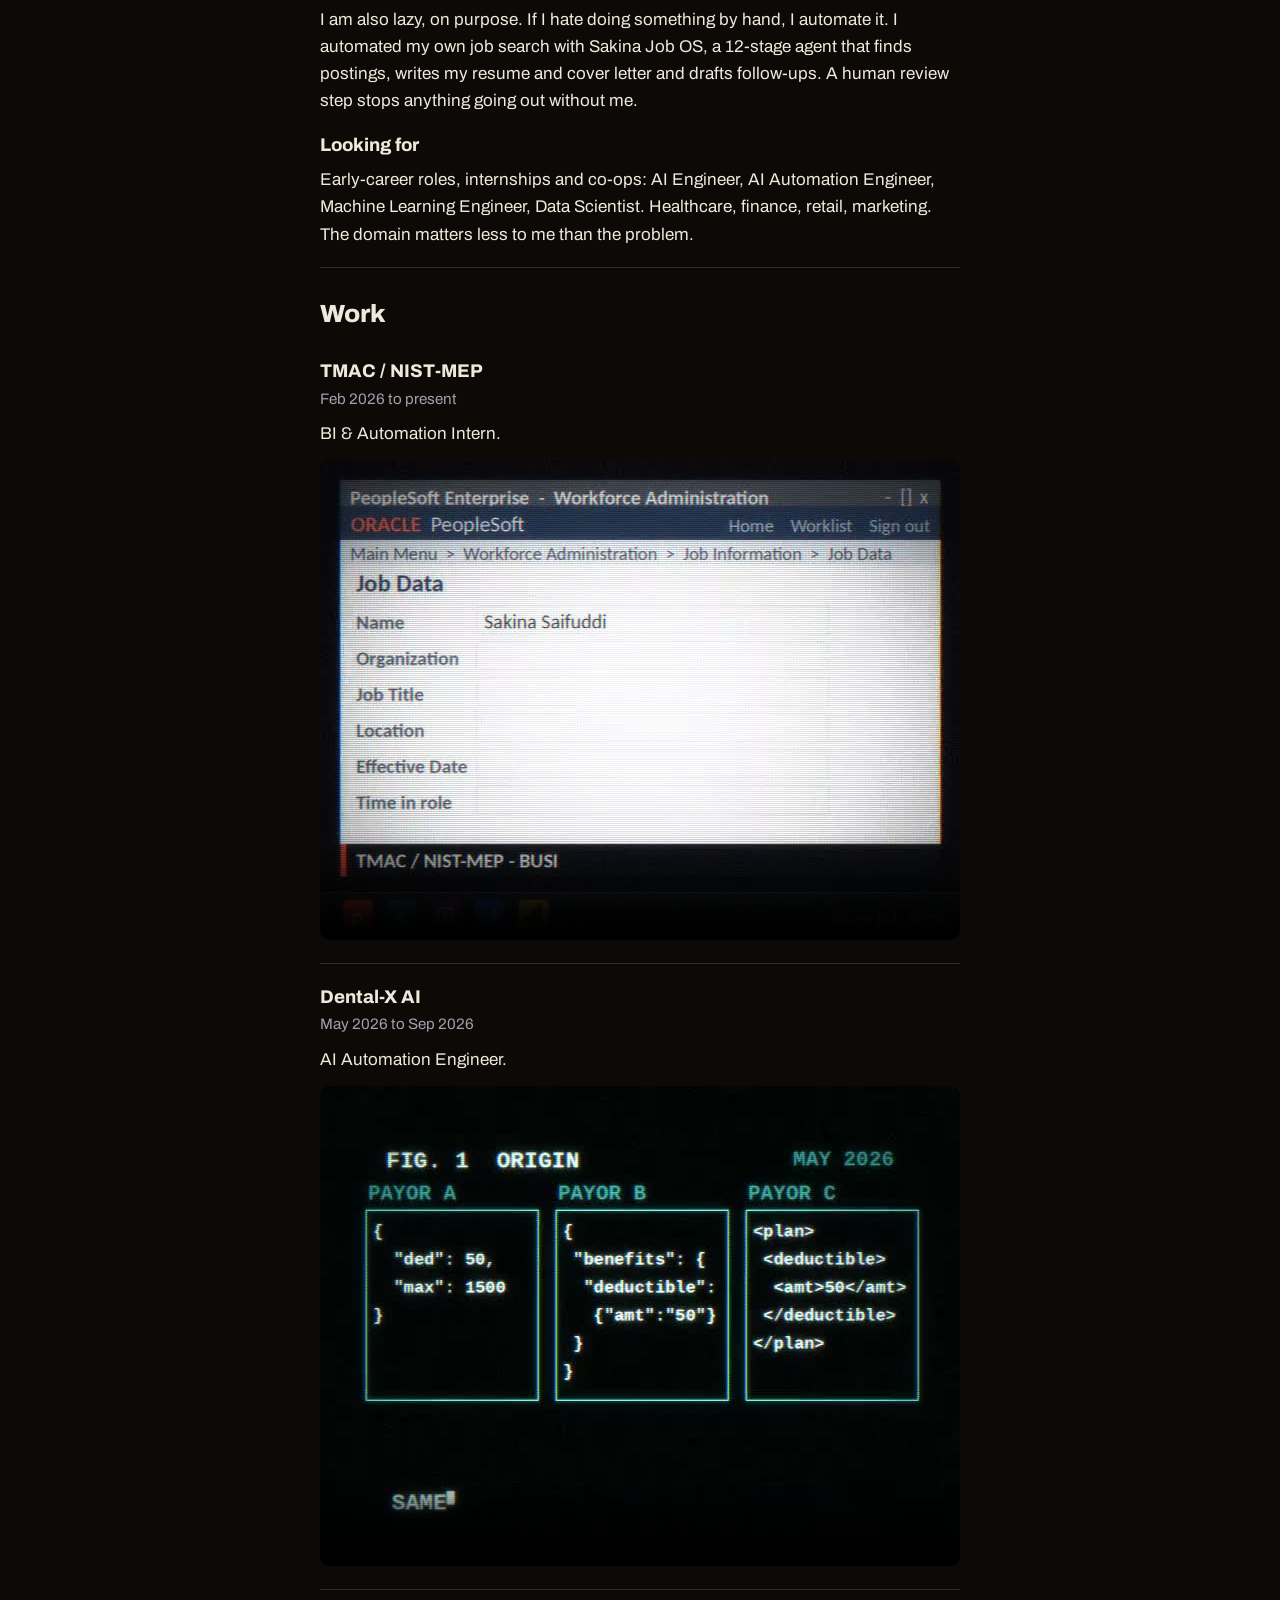
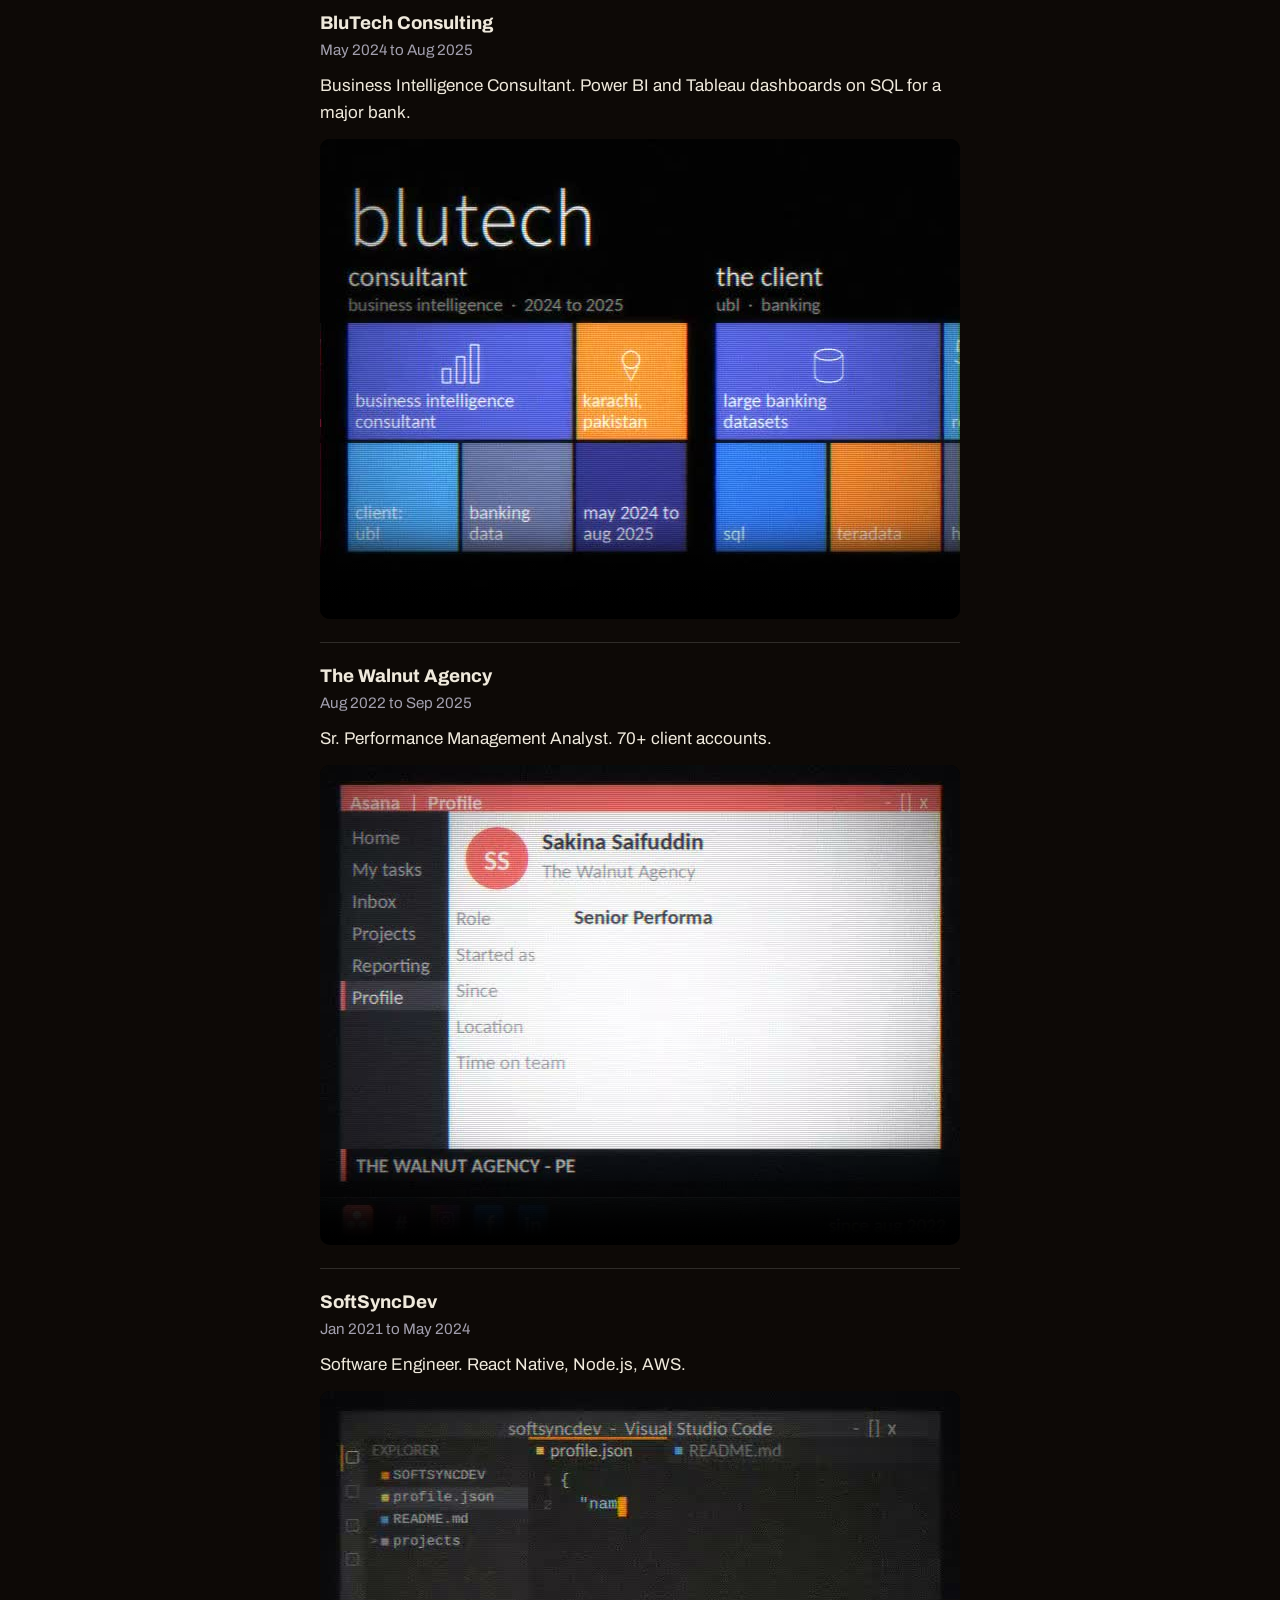
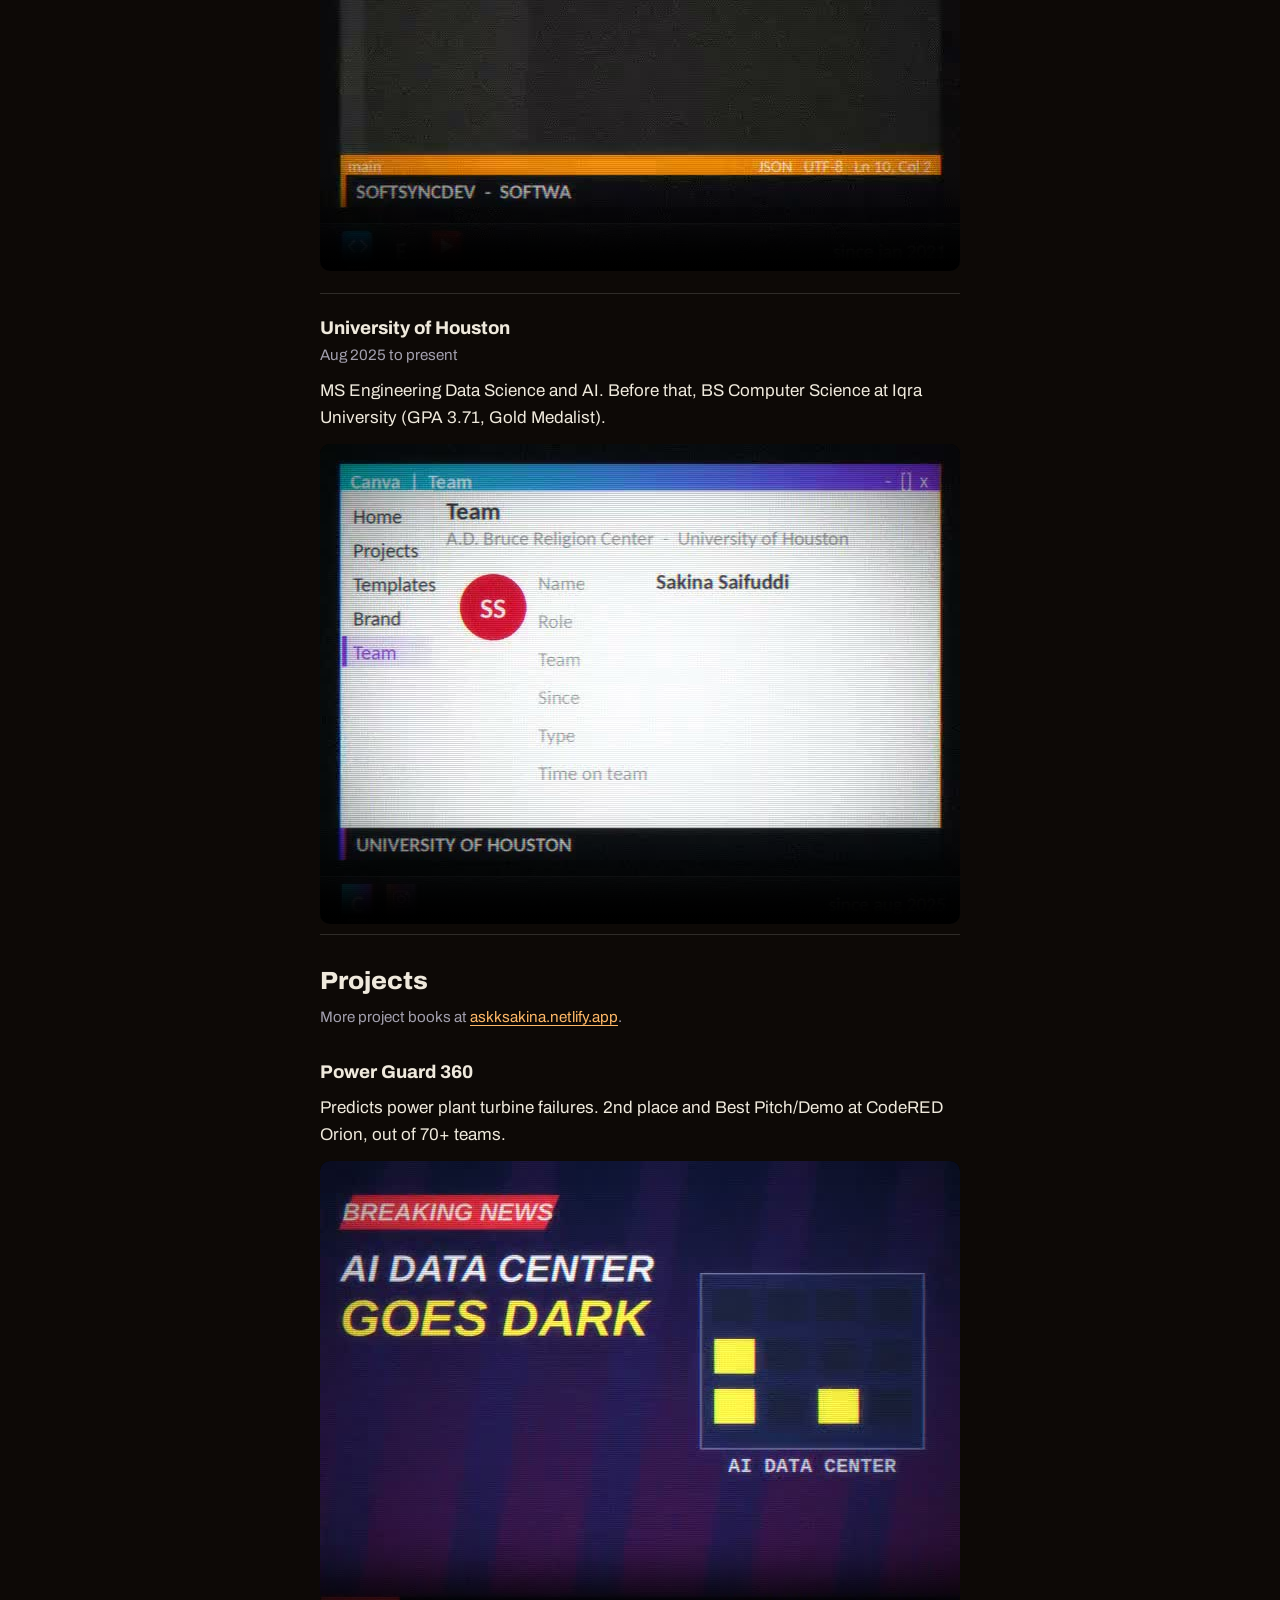
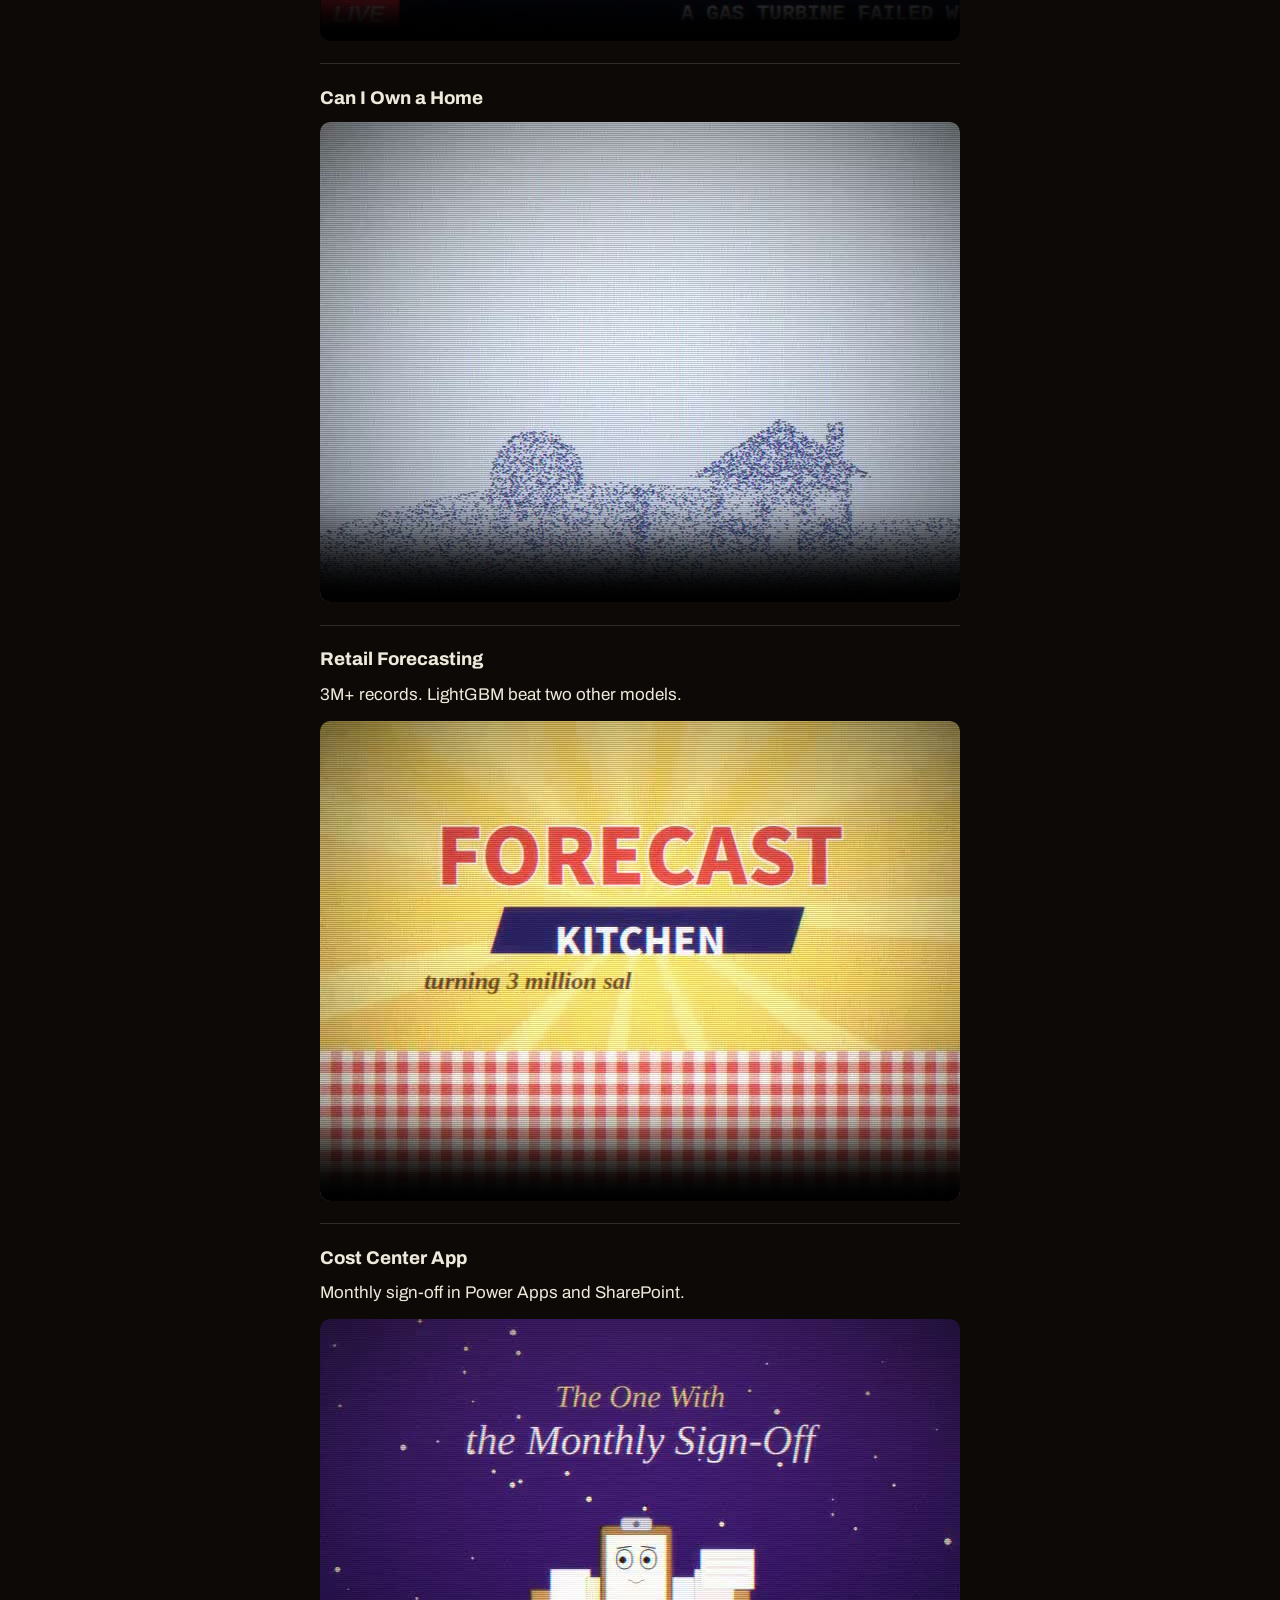
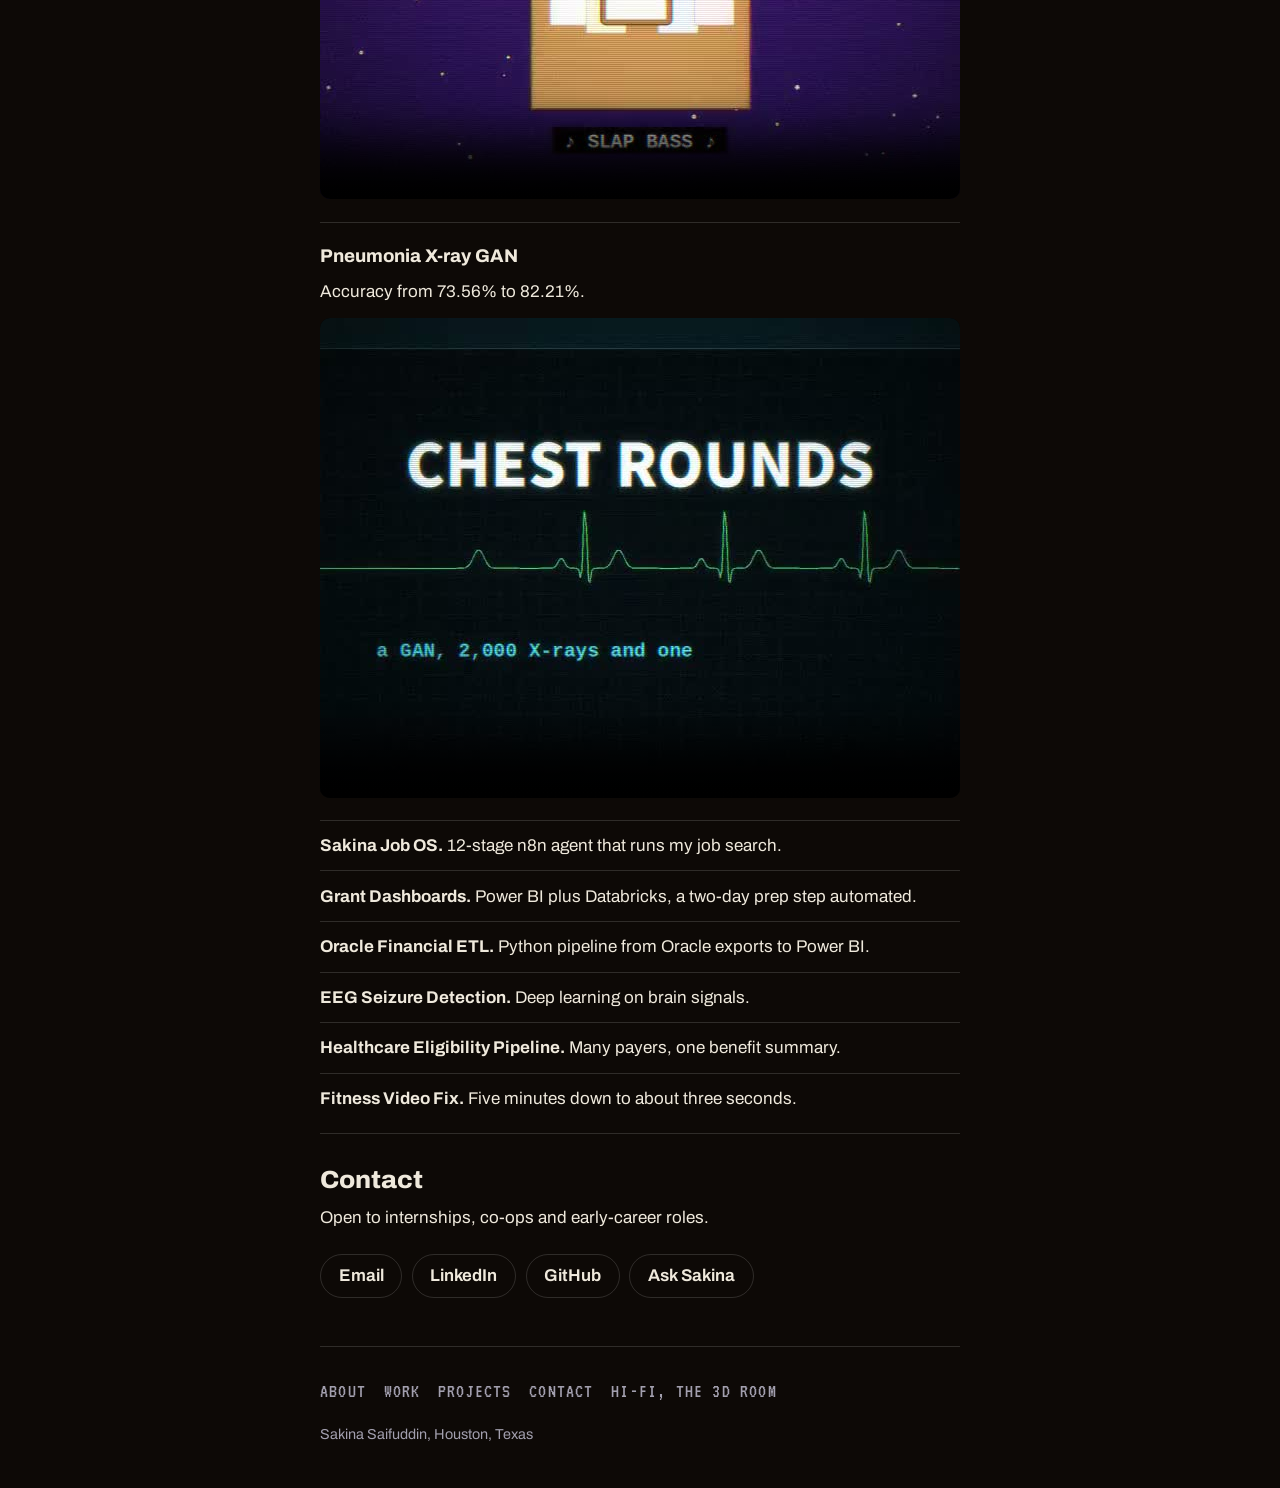
==== commit 09cdf912: "Refresh loading-screen stills from the current room; update portrait glass corners Co-Authored-By: C" ====
--- a/web/mobile.html
+++ b/web/mobile.html
@@ -9,7 +9,7 @@
 <link rel="preconnect" href="https://fonts.googleapis.com">
 <link rel="preconnect" href="https://fonts.gstatic.com" crossorigin>
 <link href="https://fonts.googleapis.com/css2?family=Archivo:wdth,wght@62..125,400..900&family=VT323&display=swap" rel="stylesheet">
-<link rel="preload" as="image" href="crt-still-m.jpg">
+<link rel="preload" as="image" href="crt-still-m.jpg?v=2">
 <link rel="stylesheet" href="mobile.css?v=2">
 </head>
 <body>
@@ -29,7 +29,7 @@
     <h1>Hi, I'm Sakina.</h1>
     <p class="lede">Software engineer and data scientist in Houston, Texas. I build the automation, agents and pipelines that remove manual work.</p>
     <p><a class="more" href="#about">More about me</a></p>
-    <img class="still" src="crt-still-m.jpg" width="900" height="506" alt="A desk at night with a small TV, a tape recorder, a row of video tapes, a red lamp and a plant by a rainy window.">
+    <img class="still" src="crt-still-m.jpg?v=2" width="900" height="506" alt="A desk at night with a small TV, a tape recorder, a row of video tapes, a red lamp and a plant by a rainy window.">
   </section>
 
   <section class="film-block">
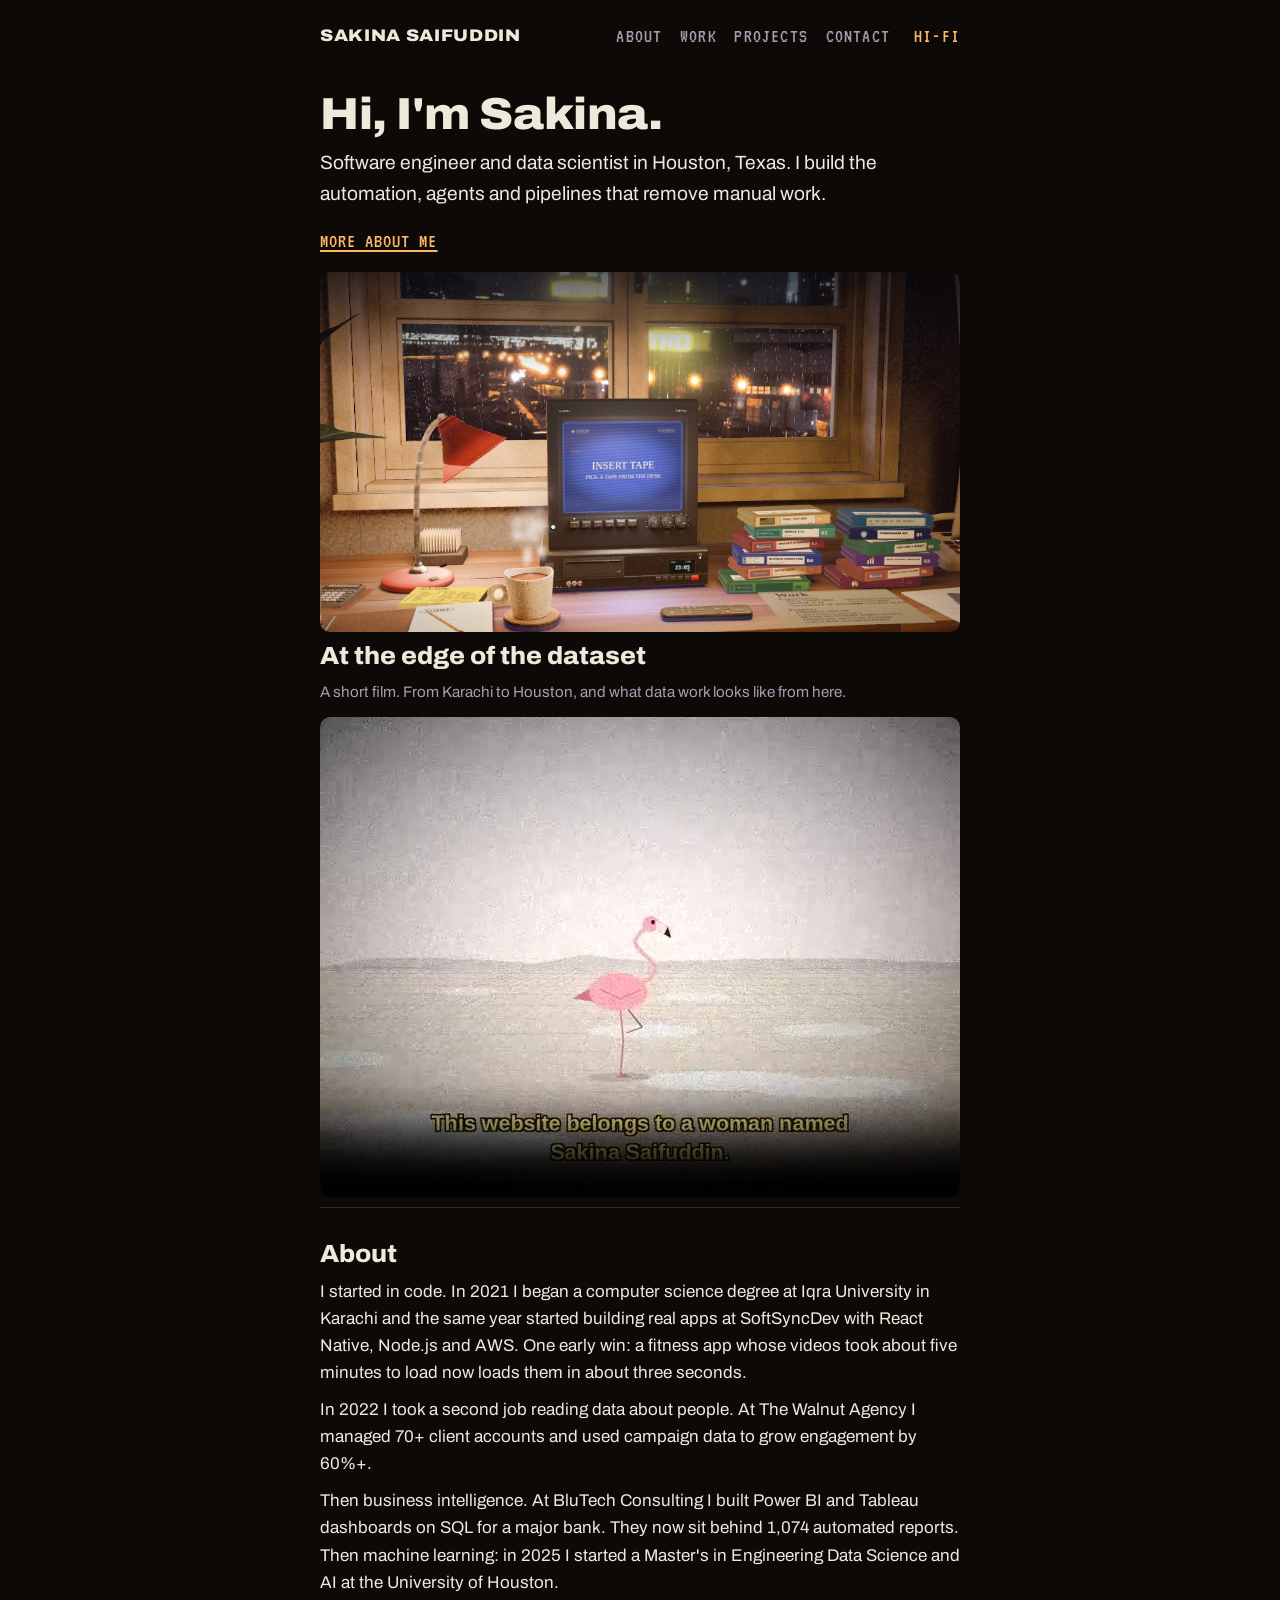
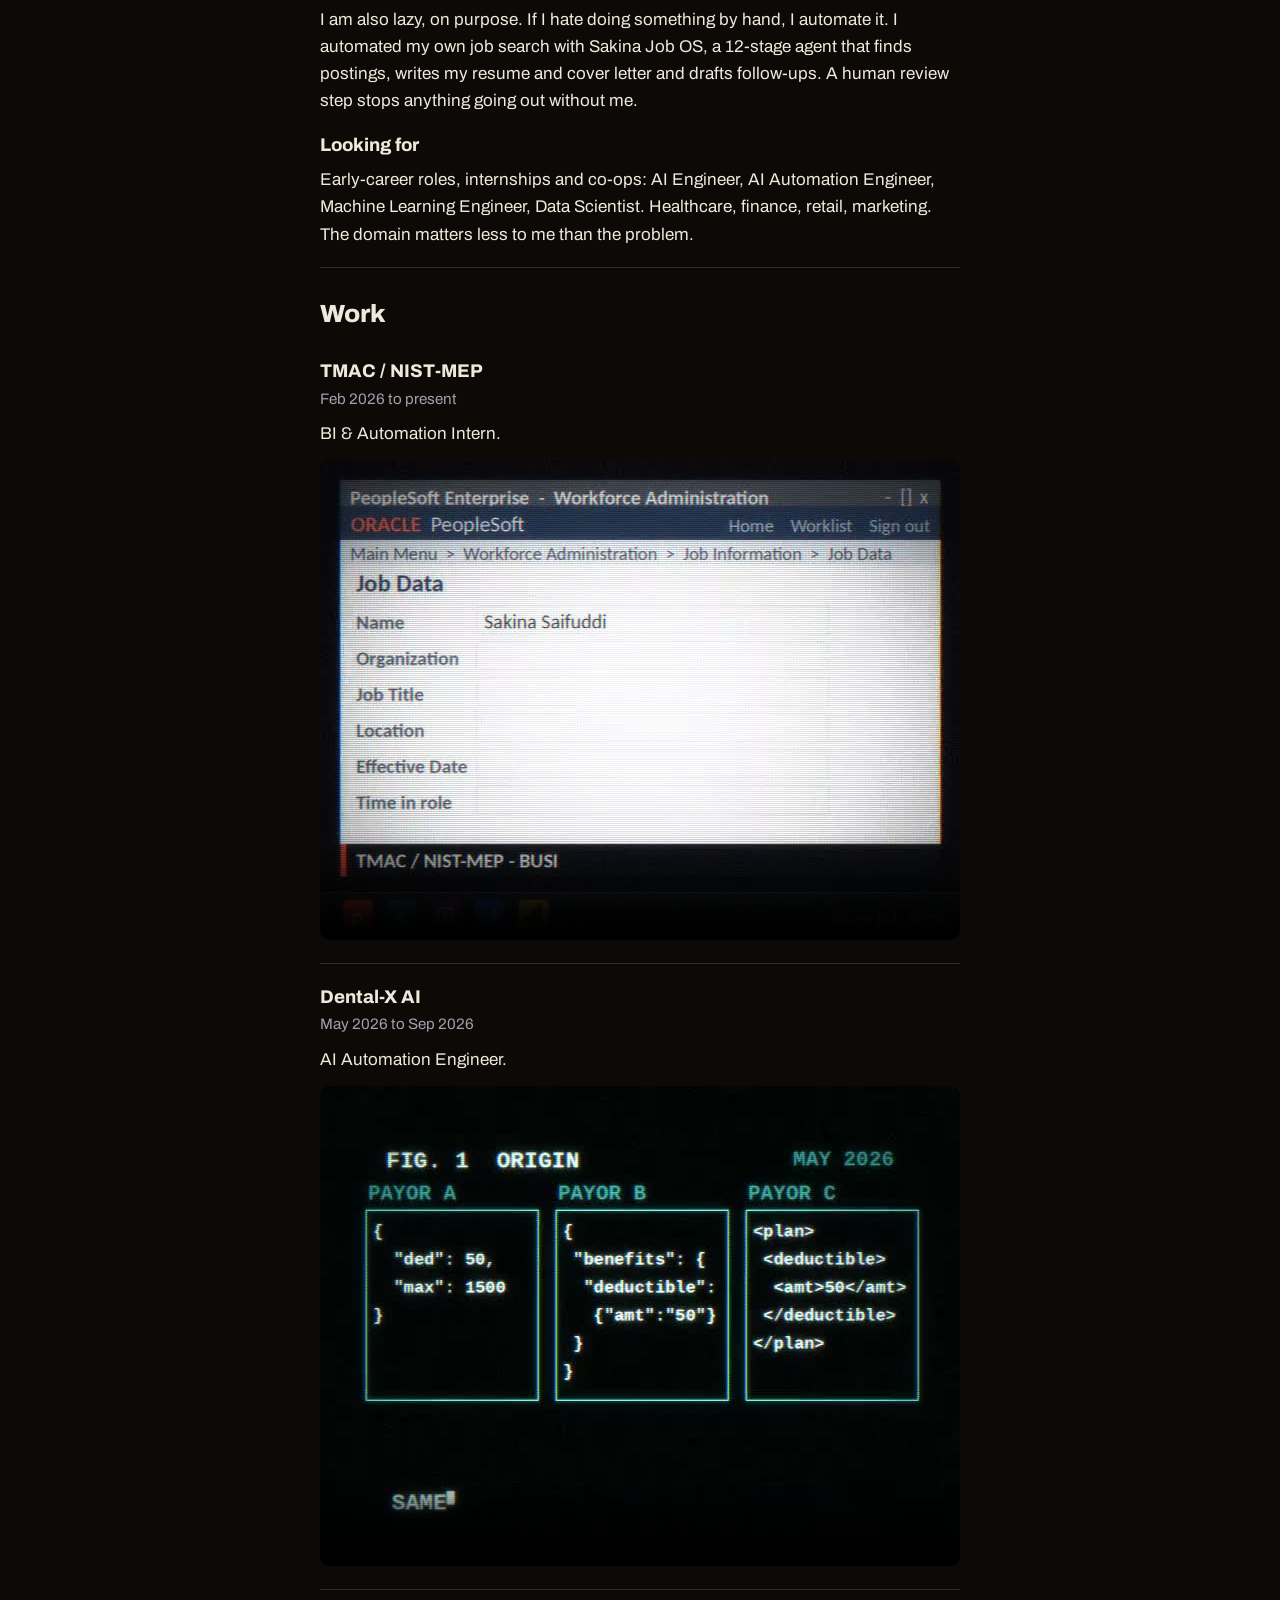
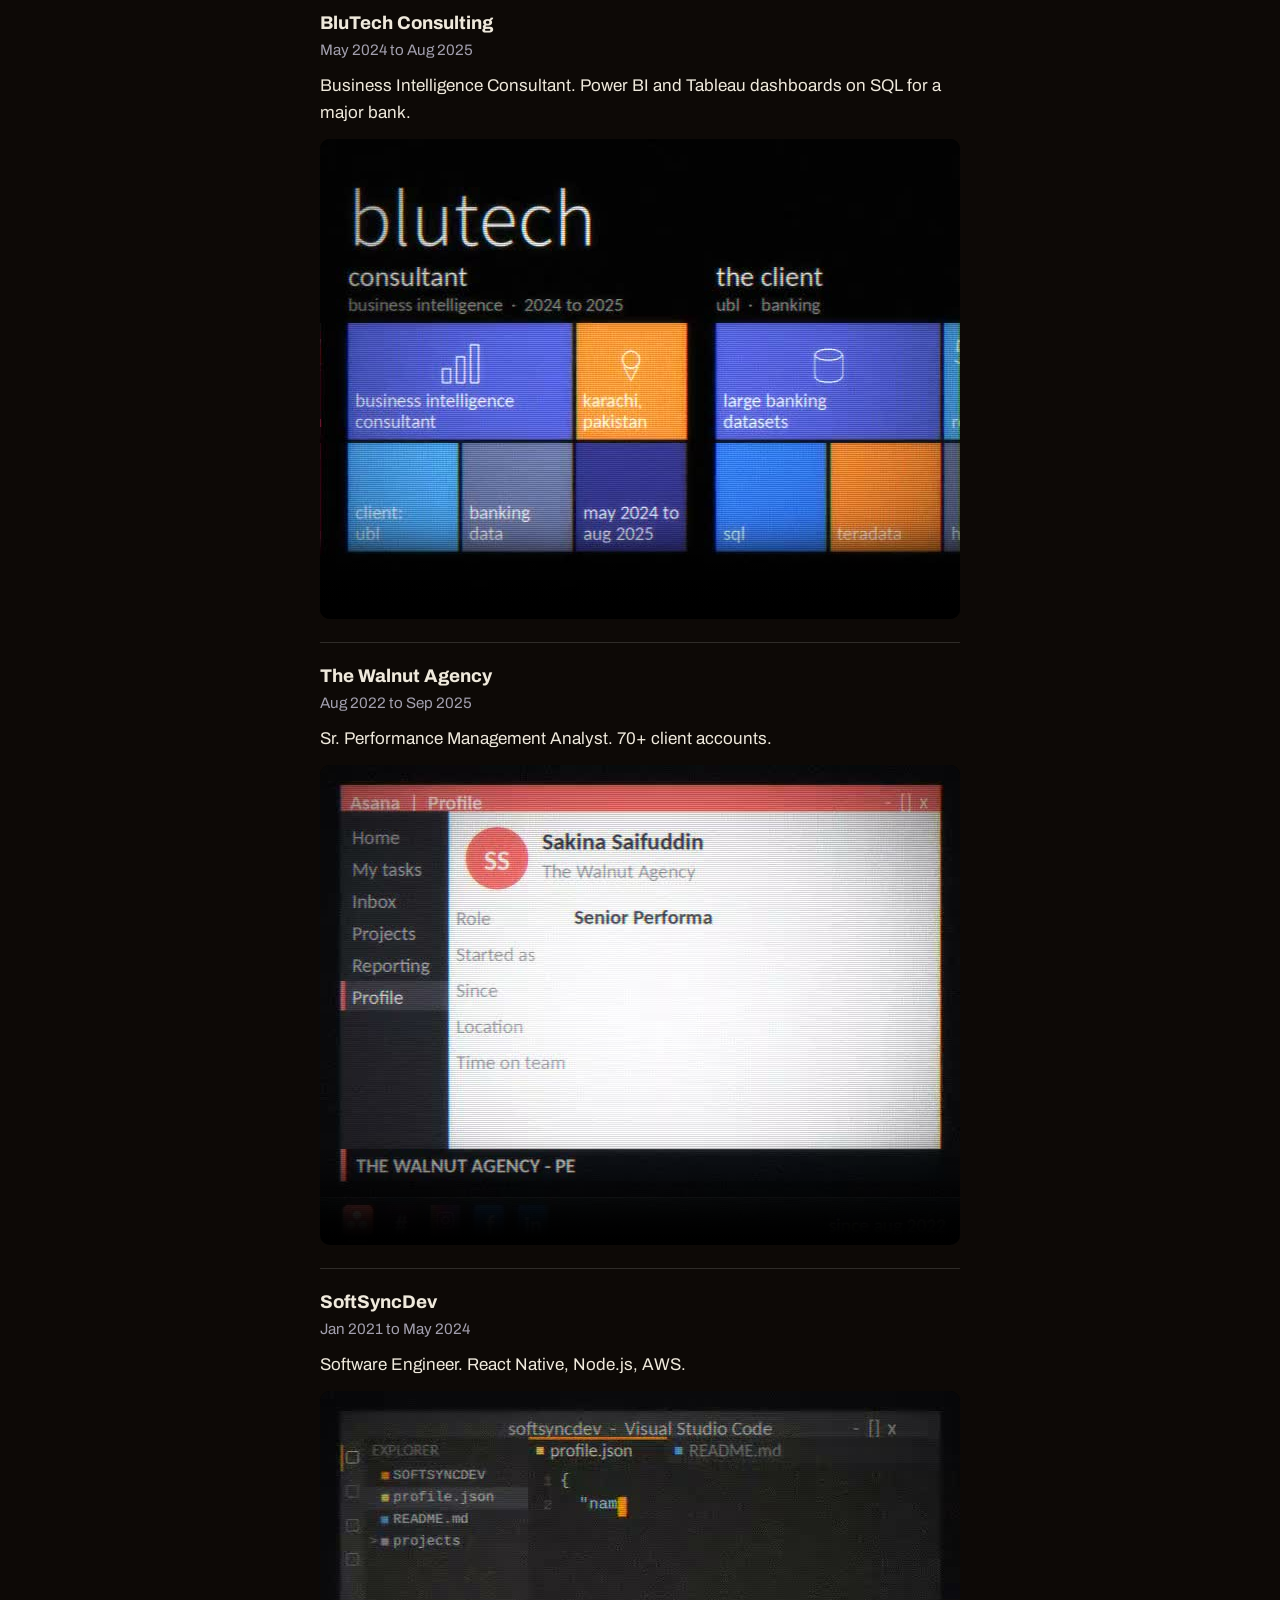
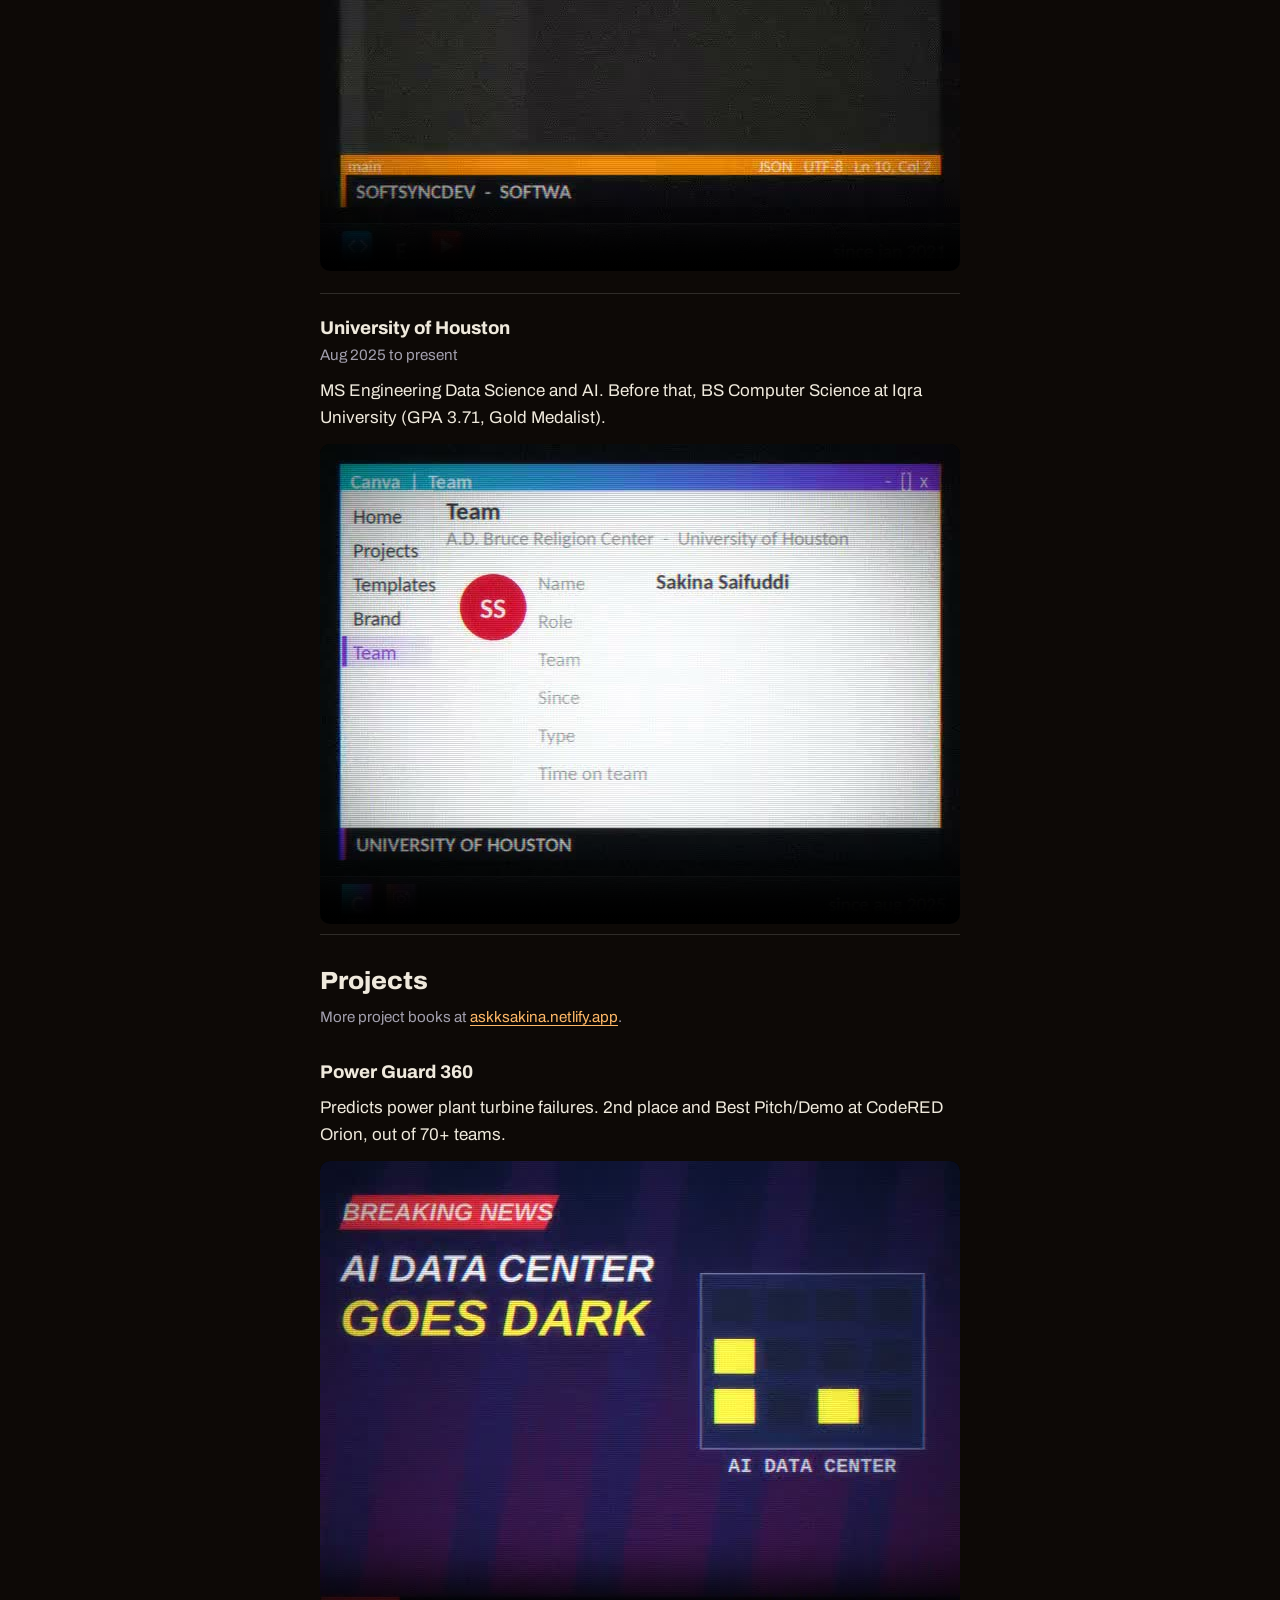
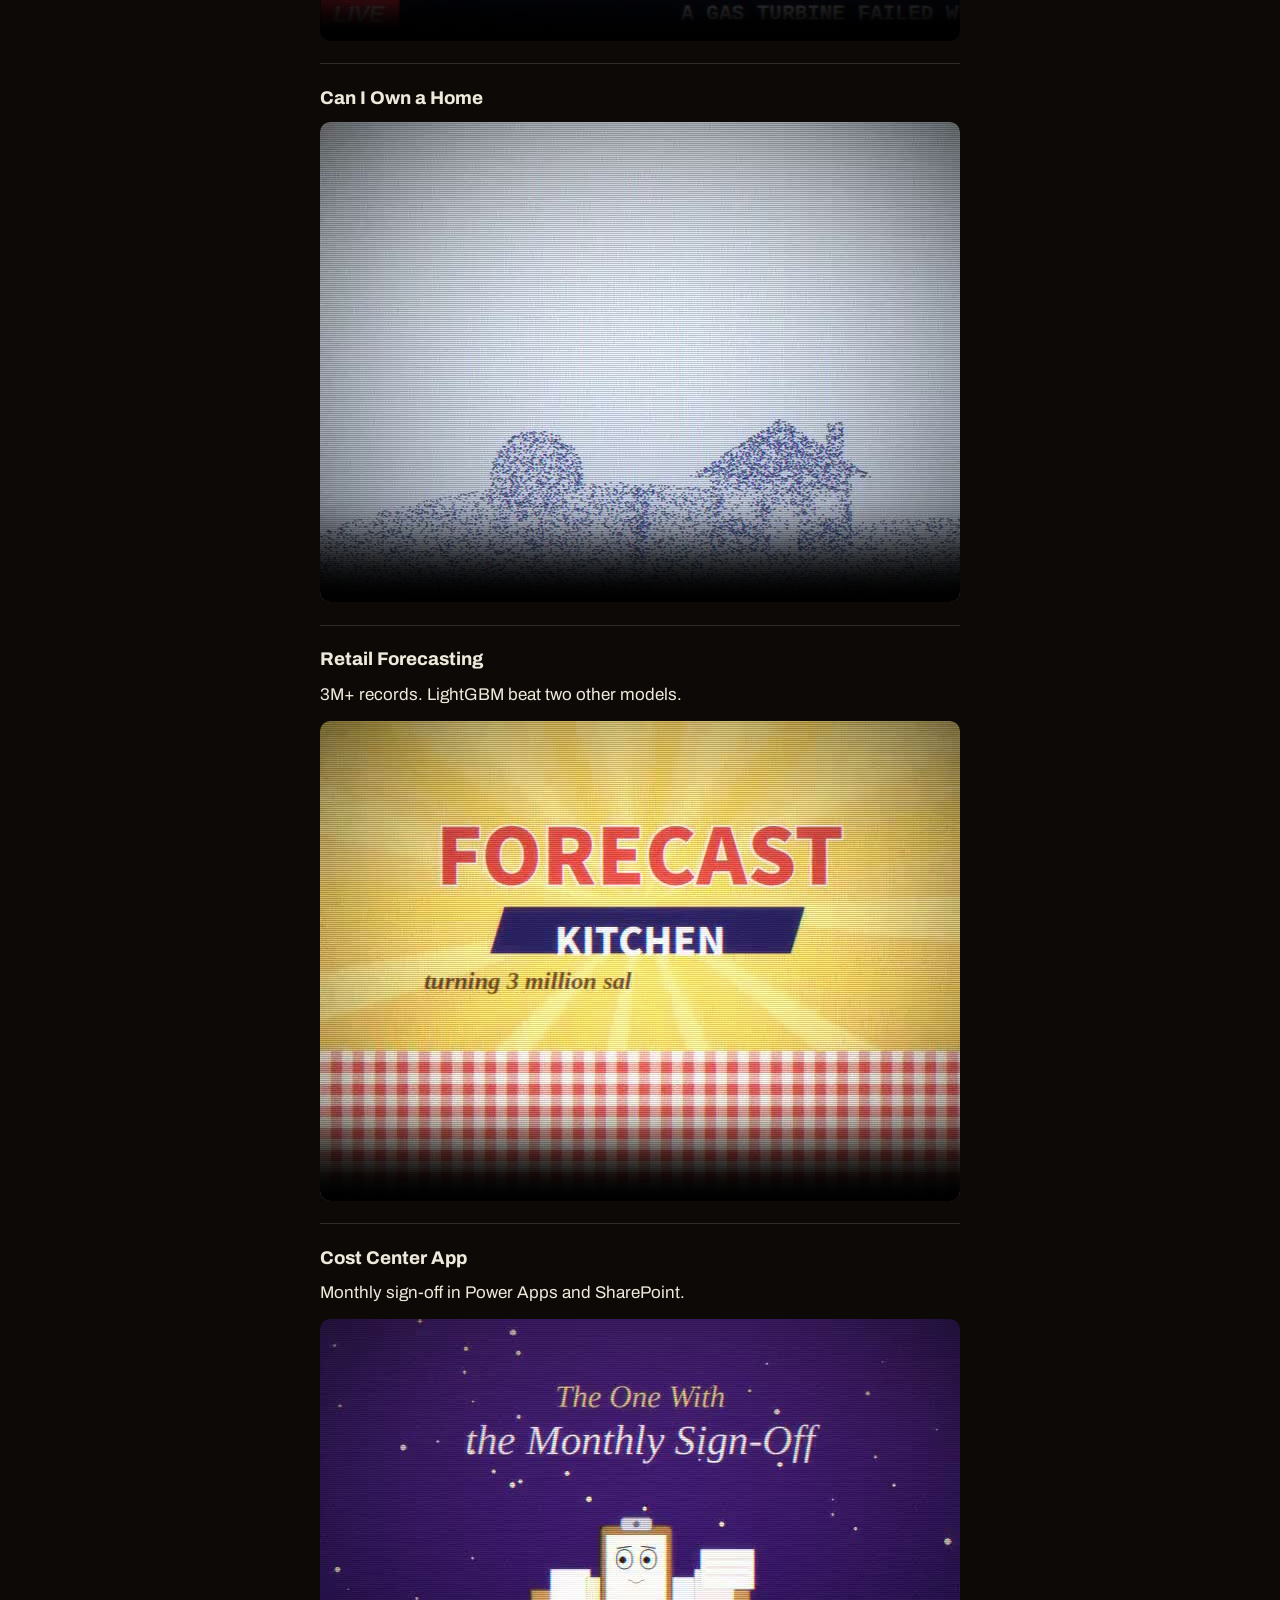
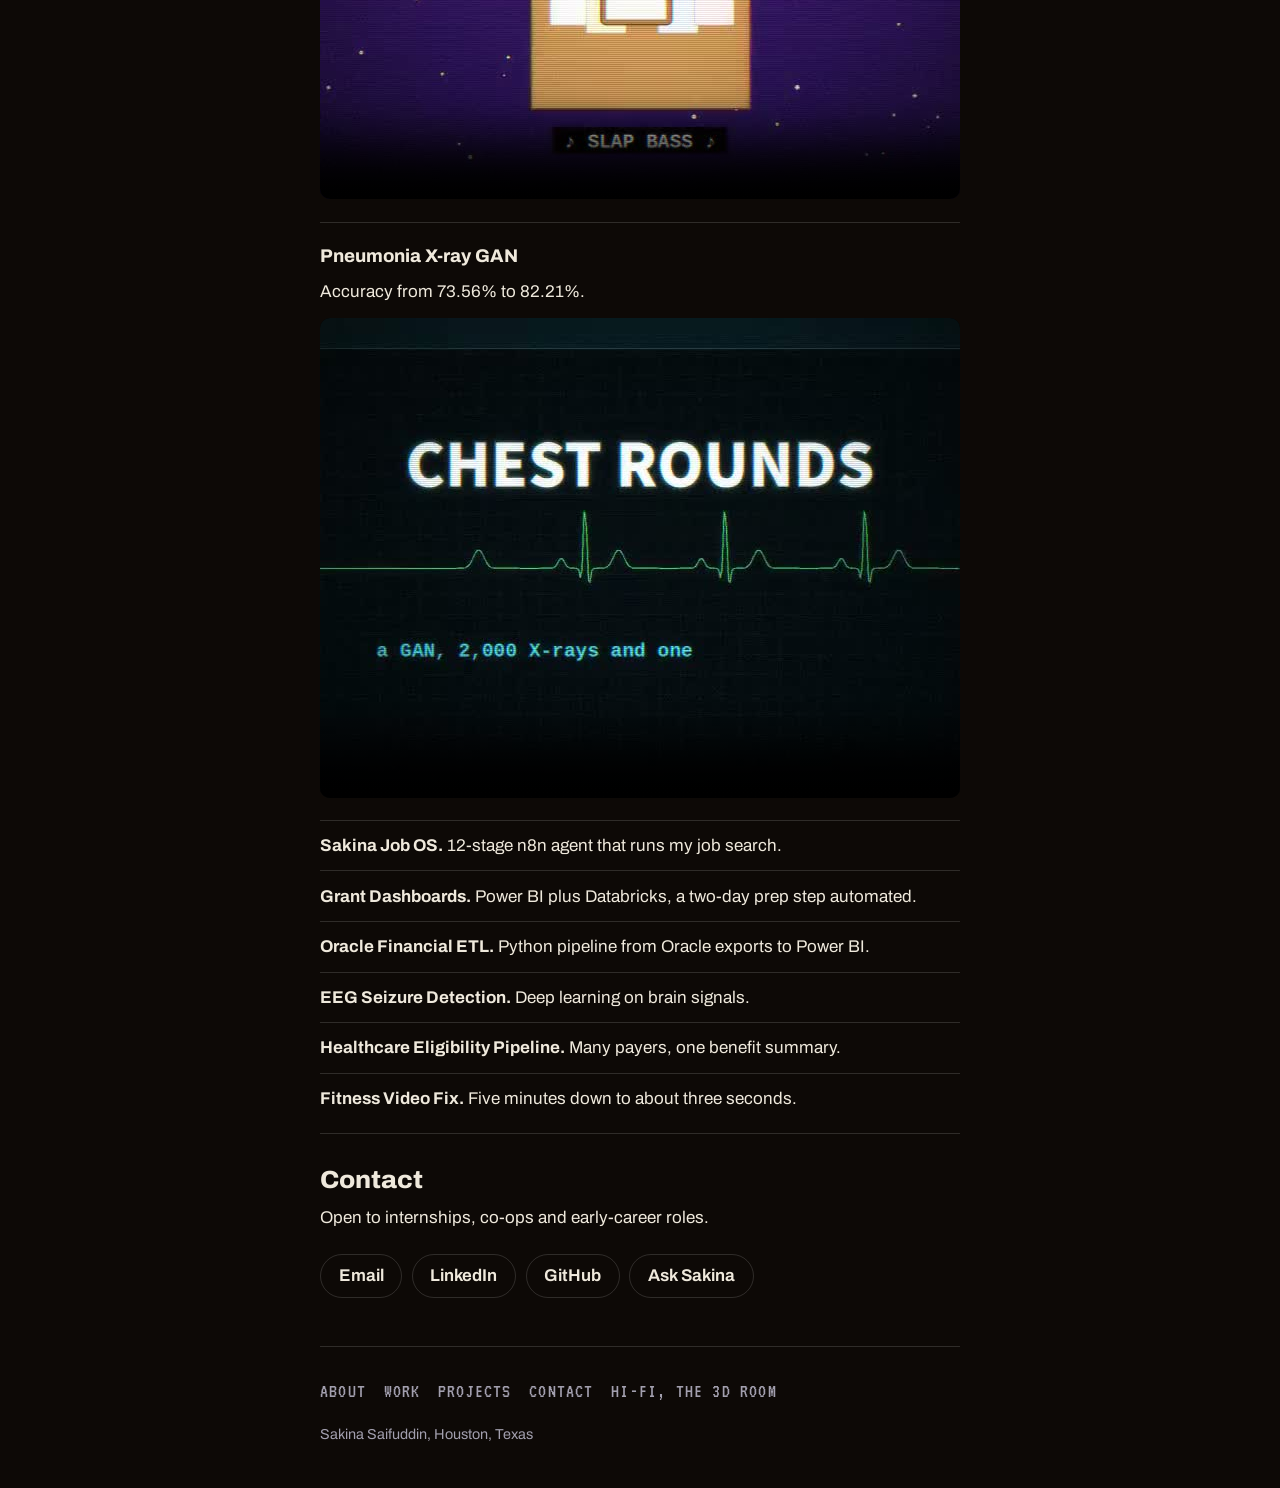
==== commit c8fc64ef: "Calculator key rows, accurate lamp/window/notebook clicks, remote outside-click, sip balance, guide " ====
--- a/web/mobile.html
+++ b/web/mobile.html
@@ -9,7 +9,7 @@
 <link rel="preconnect" href="https://fonts.googleapis.com">
 <link rel="preconnect" href="https://fonts.gstatic.com" crossorigin>
 <link href="https://fonts.googleapis.com/css2?family=Archivo:wdth,wght@62..125,400..900&family=VT323&display=swap" rel="stylesheet">
-<link rel="preload" as="image" href="crt-still-m.jpg?v=2">
+<link rel="preload" as="image" href="crt-still-m.jpg?v=3">
 <link rel="stylesheet" href="mobile.css?v=2">
 </head>
 <body>
@@ -29,7 +29,7 @@
     <h1>Hi, I'm Sakina.</h1>
     <p class="lede">Software engineer and data scientist in Houston, Texas. I build the automation, agents and pipelines that remove manual work.</p>
     <p><a class="more" href="#about">More about me</a></p>
-    <img class="still" src="crt-still-m.jpg?v=2" width="900" height="506" alt="A desk at night with a small TV, a tape recorder, a row of video tapes, a red lamp and a plant by a rainy window.">
+    <img class="still" src="crt-still-m.jpg?v=3" width="900" height="506" alt="A desk at night with a small TV, a tape recorder, a row of video tapes, a red lamp and a plant by a rainy window.">
   </section>
 
   <section class="film-block">
